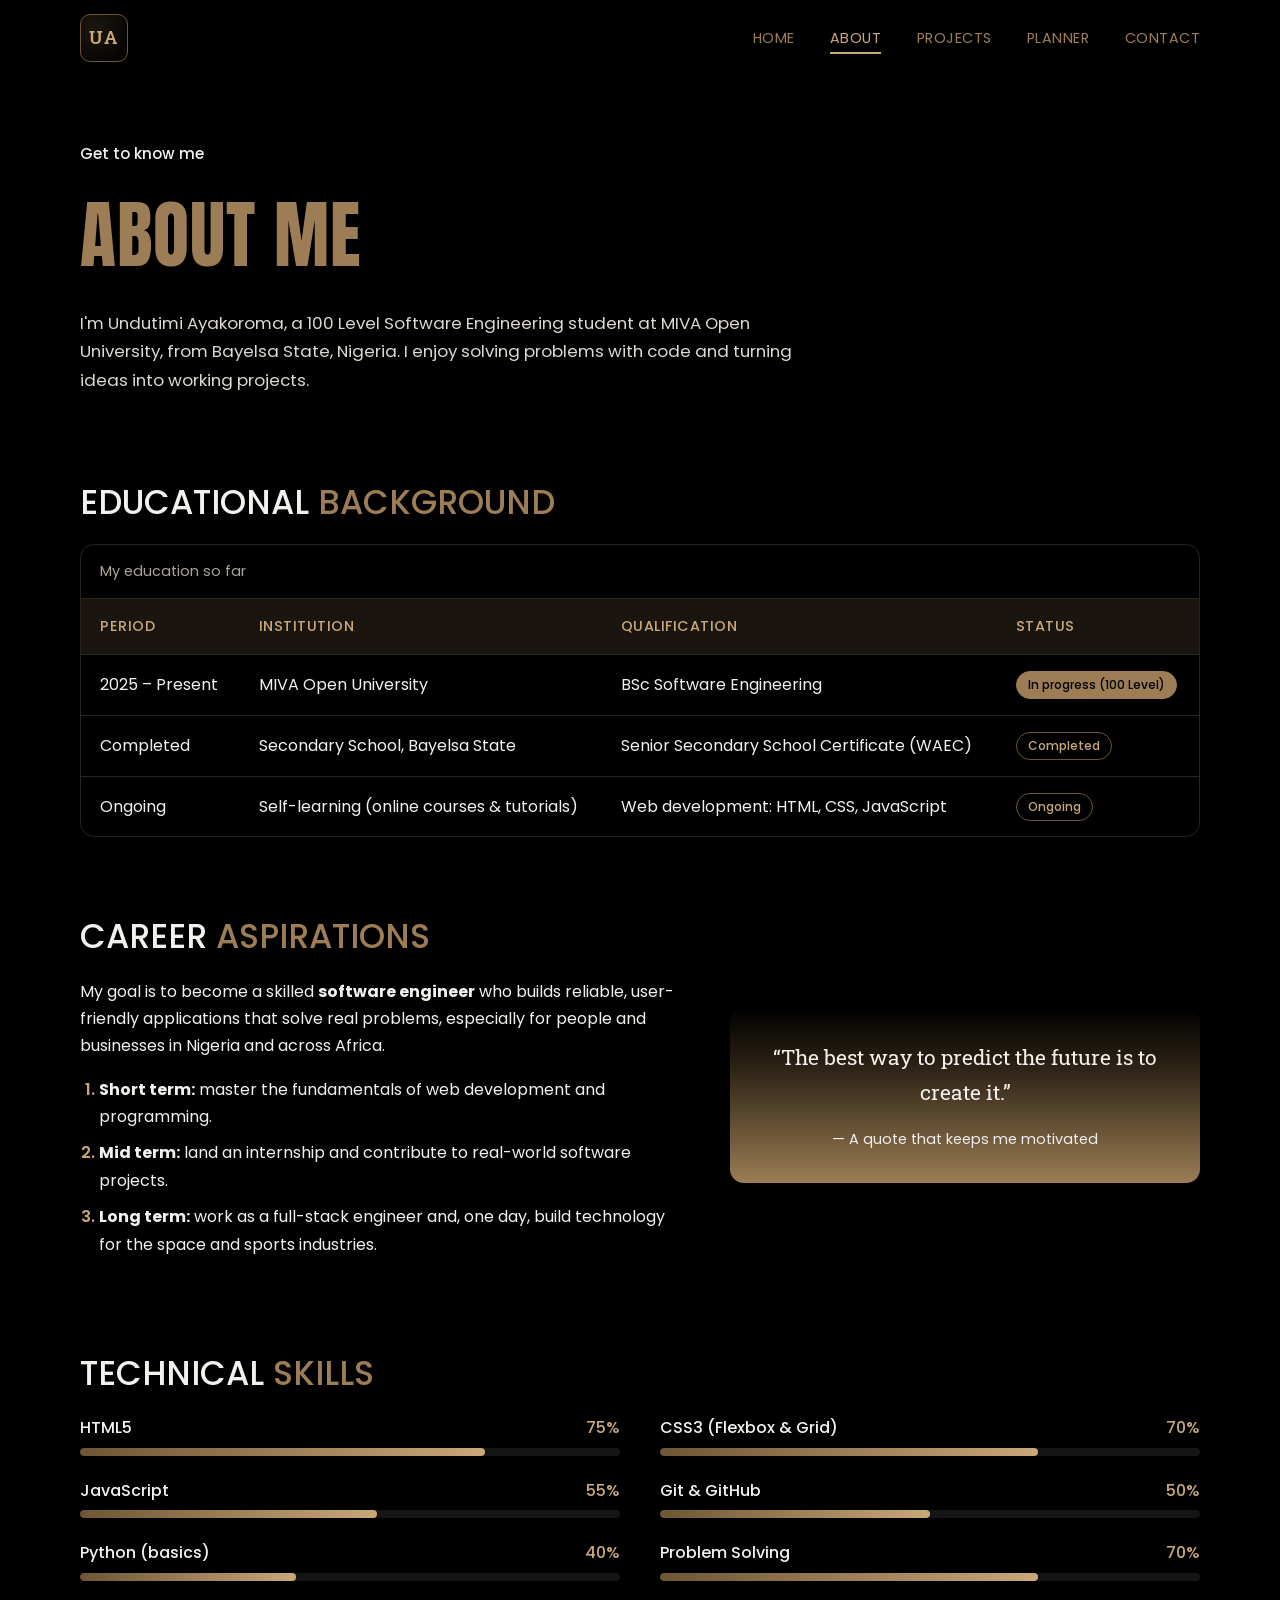
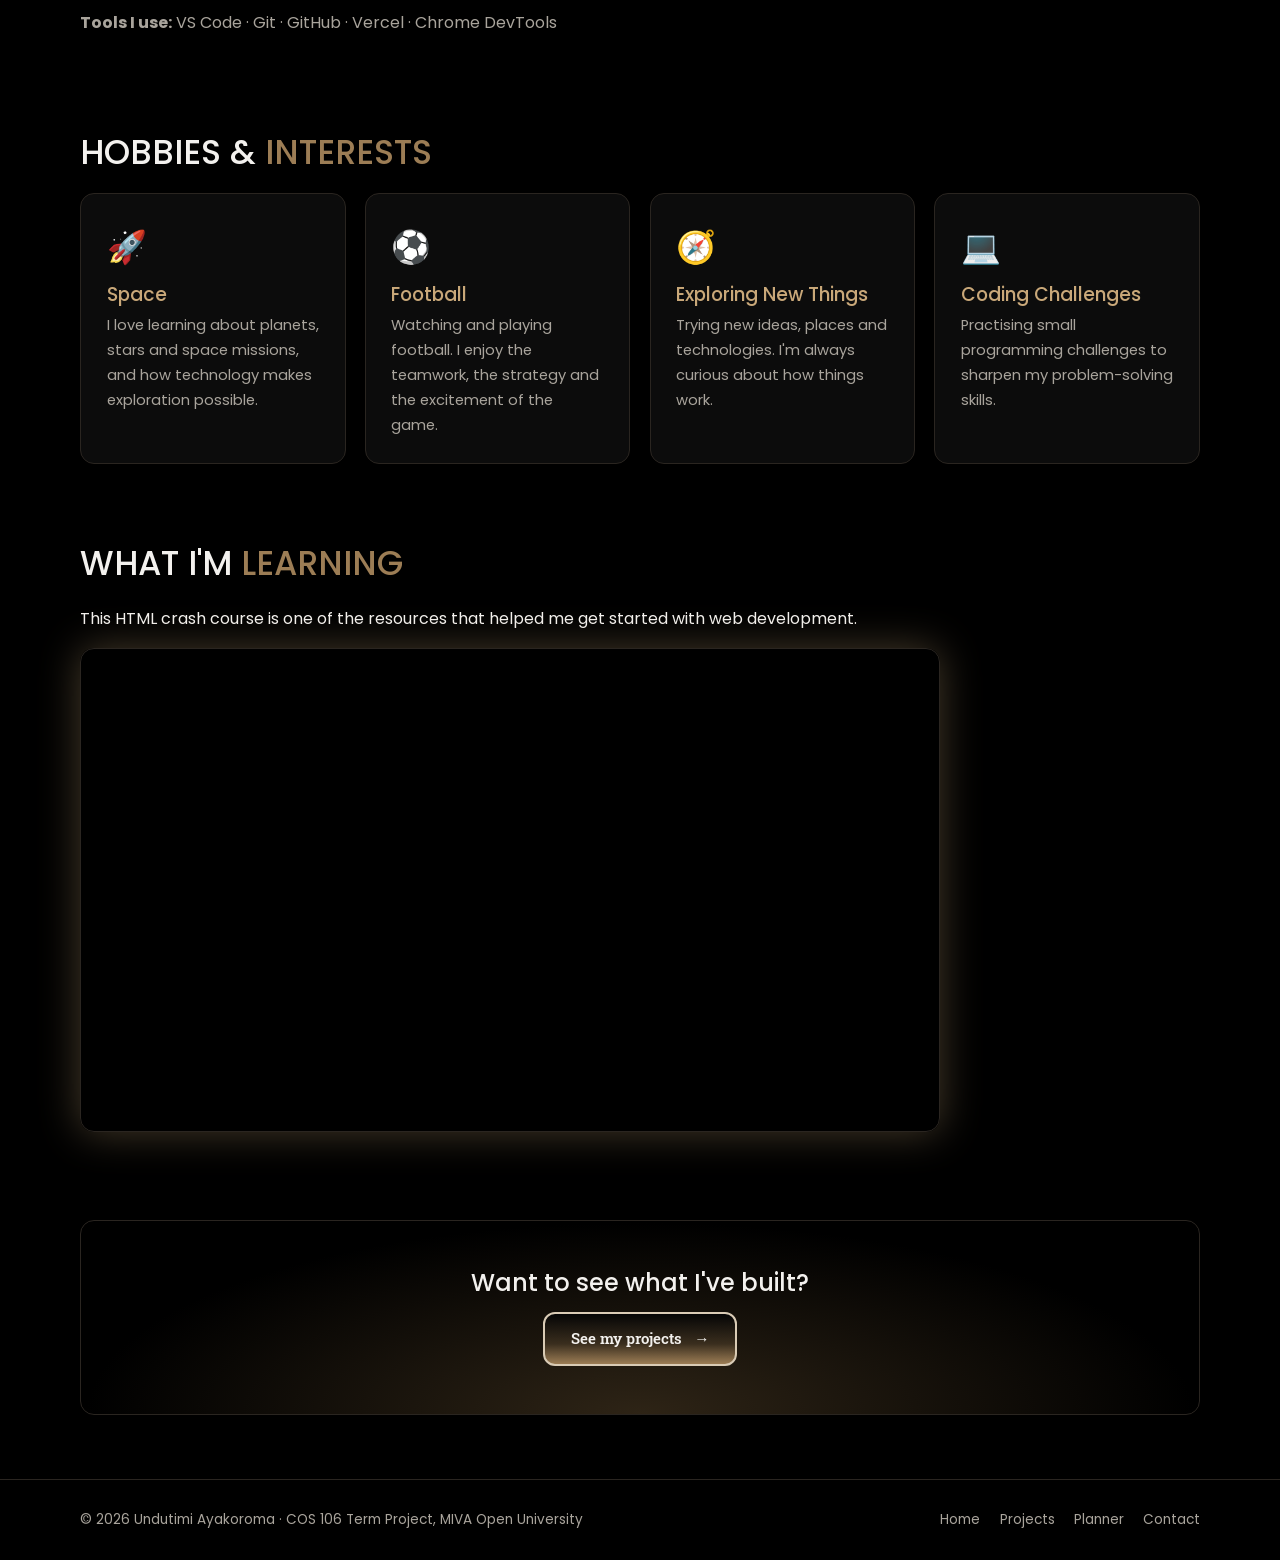
==== about.html @ 64d1631b "COS 106 term project: student portfolio and academic planner" ====
<!DOCTYPE html>
<html lang="en">
<head>
  <meta charset="UTF-8">
  <meta name="viewport" content="width=device-width, initial-scale=1.0">
  <meta name="description" content="About Undutimi Ayakoroma - education, career aspirations, technical skills and hobbies.">
  <title>Undutimi Ayakoroma | About Me</title>
  <link rel="icon" href="assets/images/favicon.svg" type="image/svg+xml">
  <link rel="preconnect" href="https://fonts.googleapis.com">
  <link rel="preconnect" href="https://fonts.gstatic.com" crossorigin>
  <link href="https://fonts.googleapis.com/css2?family=Anton&family=Poppins:wght@300;400;500;600&family=Roboto+Slab:wght@400;600&display=swap" rel="stylesheet">
  <link rel="stylesheet" href="css/style.css">
</head>
<body>
  <a class="skip-link" href="#main">Skip to content</a>

  <header class="site-header">
    <nav class="navbar container" aria-label="Main navigation">
      <a href="index.html" class="logo" aria-label="Undutimi Ayakoroma - home">UA</a>
      <button class="nav-toggle" aria-label="Open menu" aria-expanded="false" aria-controls="nav-menu">
        <span></span><span></span><span></span>
      </button>
      <ul class="nav-menu" id="nav-menu">
        <li><a href="index.html">Home</a></li>
        <li><a href="about.html" class="active" aria-current="page">About</a></li>
        <li><a href="projects.html">Projects</a></li>
        <li><a href="planner.html">Planner</a></li>
        <li><a href="contact.html">Contact</a></li>
      </ul>
    </nav>
  </header>

  <main id="main">
    <section class="page-hero container reveal">
      <p class="eyebrow">Get to know me</p>
      <h1 class="display-title">About Me</h1>
      <p class="lead">
        I'm Undutimi Ayakoroma, a 100 Level Software Engineering student at MIVA Open University,
        from Bayelsa State, Nigeria. I enjoy solving problems with code and turning ideas into
        working projects.
      </p>
    </section>

    <!-- EDUCATION -->
    <section class="section container" aria-labelledby="edu-title">
      <h2 id="edu-title" class="section-title reveal">Educational <span class="gold">Background</span></h2>
      <div class="table-wrap reveal">
        <table class="data-table">
          <caption>My education so far</caption>
          <thead>
            <tr>
              <th scope="col">Period</th>
              <th scope="col">Institution</th>
              <th scope="col">Qualification</th>
              <th scope="col">Status</th>
            </tr>
          </thead>
          <tbody>
            <tr>
              <td data-label="Period">2025 &ndash; Present</td>
              <td data-label="Institution">MIVA Open University</td>
              <td data-label="Qualification">BSc Software Engineering</td>
              <td data-label="Status"><span class="badge badge-gold">In progress (100 Level)</span></td>
            </tr>
            <tr>
              <td data-label="Period">Completed</td>
              <td data-label="Institution">Secondary School, Bayelsa State</td>
              <td data-label="Qualification">Senior Secondary School Certificate (WAEC)</td>
              <td data-label="Status"><span class="badge">Completed</span></td>
            </tr>
            <tr>
              <td data-label="Period">Ongoing</td>
              <td data-label="Institution">Self-learning (online courses &amp; tutorials)</td>
              <td data-label="Qualification">Web development: HTML, CSS, JavaScript</td>
              <td data-label="Status"><span class="badge">Ongoing</span></td>
            </tr>
          </tbody>
        </table>
      </div>
    </section>

    <!-- CAREER -->
    <section class="section container two-col" aria-labelledby="career-title">
      <div class="reveal">
        <h2 id="career-title" class="section-title">Career <span class="gold">Aspirations</span></h2>
        <p>
          My goal is to become a skilled <strong>software engineer</strong> who builds reliable,
          user-friendly applications that solve real problems, especially for people and
          businesses in Nigeria and across Africa.
        </p>
        <ol class="steps">
          <li><strong>Short term:</strong> master the fundamentals of web development and programming.</li>
          <li><strong>Mid term:</strong> land an internship and contribute to real-world software projects.</li>
          <li><strong>Long term:</strong> work as a full-stack engineer and, one day, build technology for the space and sports industries.</li>
        </ol>
      </div>
      <figure class="quote-card reveal">
        <blockquote>
          &ldquo;The best way to predict the future is to create it.&rdquo;
        </blockquote>
        <figcaption>&mdash; A quote that keeps me motivated</figcaption>
      </figure>
    </section>

    <!-- SKILLS -->
    <section class="section container" aria-labelledby="skills-title">
      <h2 id="skills-title" class="section-title reveal">Technical <span class="gold">Skills</span></h2>
      <ul class="skills-list">
        <li class="skill reveal">
          <div class="skill-head"><span>HTML5</span><span>75%</span></div>
          <div class="skill-bar"><span style="--level:75%"></span></div>
        </li>
        <li class="skill reveal">
          <div class="skill-head"><span>CSS3 (Flexbox &amp; Grid)</span><span>70%</span></div>
          <div class="skill-bar"><span style="--level:70%"></span></div>
        </li>
        <li class="skill reveal">
          <div class="skill-head"><span>JavaScript</span><span>55%</span></div>
          <div class="skill-bar"><span style="--level:55%"></span></div>
        </li>
        <li class="skill reveal">
          <div class="skill-head"><span>Git &amp; GitHub</span><span>50%</span></div>
          <div class="skill-bar"><span style="--level:50%"></span></div>
        </li>
        <li class="skill reveal">
          <div class="skill-head"><span>Python (basics)</span><span>40%</span></div>
          <div class="skill-bar"><span style="--level:40%"></span></div>
        </li>
        <li class="skill reveal">
          <div class="skill-head"><span>Problem Solving</span><span>70%</span></div>
          <div class="skill-bar"><span style="--level:70%"></span></div>
        </li>
      </ul>
      <p class="tools reveal"><strong>Tools I use:</strong> VS Code &middot; Git &middot; GitHub &middot; Vercel &middot; Chrome DevTools</p>
    </section>

    <!-- HOBBIES -->
    <section class="section container" aria-labelledby="hobbies-title">
      <h2 id="hobbies-title" class="section-title reveal">Hobbies &amp; <span class="gold">Interests</span></h2>
      <ul class="card-grid">
        <li class="info-card reveal">
          <span class="info-icon" aria-hidden="true">&#128640;</span>
          <h3>Space</h3>
          <p>I love learning about planets, stars and space missions, and how technology makes exploration possible.</p>
        </li>
        <li class="info-card reveal">
          <span class="info-icon" aria-hidden="true">&#9917;</span>
          <h3>Football</h3>
          <p>Watching and playing football. I enjoy the teamwork, the strategy and the excitement of the game.</p>
        </li>
        <li class="info-card reveal">
          <span class="info-icon" aria-hidden="true">&#129517;</span>
          <h3>Exploring New Things</h3>
          <p>Trying new ideas, places and technologies. I'm always curious about how things work.</p>
        </li>
        <li class="info-card reveal">
          <span class="info-icon" aria-hidden="true">&#128187;</span>
          <h3>Coding Challenges</h3>
          <p>Practising small programming challenges to sharpen my problem-solving skills.</p>
        </li>
      </ul>
    </section>

    <!-- MULTIMEDIA -->
    <section class="section container" aria-labelledby="video-title">
      <h2 id="video-title" class="section-title reveal">What I'm <span class="gold">Learning</span></h2>
      <p class="reveal">This HTML crash course is one of the resources that helped me get started with web development.</p>
      <div class="video-wrap reveal">
        <iframe src="https://www.youtube-nocookie.com/embed/UB1O30fR-EE"
                title="HTML Crash Course for Absolute Beginners (YouTube video)"
                loading="lazy"
                allow="accelerometer; clipboard-write; encrypted-media; gyroscope; picture-in-picture"
                allowfullscreen></iframe>
      </div>
    </section>

    <section class="cta container reveal">
      <h2>Want to see what I've built?</h2>
      <a href="projects.html" class="btn">See my projects <span aria-hidden="true">&rarr;</span></a>
    </section>
  </main>

  <footer class="site-footer">
    <div class="container footer-inner">
      <p>&copy; <span class="year">2026</span> Undutimi Ayakoroma &middot; COS 106 Term Project, MIVA Open University</p>
      <ul class="footer-links">
        <li><a href="index.html">Home</a></li>
        <li><a href="projects.html">Projects</a></li>
        <li><a href="planner.html">Planner</a></li>
        <li><a href="contact.html">Contact</a></li>
      </ul>
    </div>
  </footer>

  <script src="js/main.js"></script>
</body>
</html>
---- css/style.css ----
/* =========================================================
   COS 106 Term Project - Undutimi Ayakoroma
   External stylesheet: black & gold theme
   ========================================================= */

:root {
  --bg: #000000;
  --surface: #0c0c0c;
  --surface-2: #151515;
  --border: #2a2520;
  --gold: #9c7d55;
  --gold-light: #c9a879;
  --gold-dark: #6e5634;
  --text: #f3f1ee;
  --muted: #a9a49c;
  --danger: #e2735f;
  --success: #7fc49a;
  --radius: 14px;
  --shadow-glow: 0 0 40px rgba(201, 168, 121, 0.35);
  --font-body: "Poppins", system-ui, -apple-system, "Segoe UI", sans-serif;
  --font-display: "Anton", "Impact", sans-serif;
  --font-btn: "Roboto Slab", Georgia, serif;
  --gradient-gold: linear-gradient(180deg, #000 0%, #2e2416 35%, #9c7d55 100%);
  --transition: 0.3s ease;
}

*, *::before, *::after { box-sizing: border-box; }
[hidden] { display: none !important; }

html { scroll-behavior: smooth; }

body {
  margin: 0;
  background: var(--bg);
  color: var(--text);
  font-family: var(--font-body);
  font-size: 1rem;
  line-height: 1.7;
  -webkit-font-smoothing: antialiased;
}

img { max-width: 100%; display: block; height: auto; }

a { color: var(--gold-light); transition: color var(--transition); }
a:hover { color: var(--text); }

h1, h2, h3 { line-height: 1.2; margin: 0 0 0.6em; }
p { margin: 0 0 1em; }

.container {
  width: min(1120px, 100% - 32px);
  margin-inline: auto;
}

.gold { color: var(--gold); }
.gold-light { color: var(--gold-light); }
.muted { color: var(--muted); font-size: 0.9rem; }

.skip-link {
  position: absolute; left: -999px; top: 8px;
  background: var(--gold); color: #000; padding: 8px 14px; border-radius: 6px; z-index: 200;
}
.skip-link:focus { left: 8px; }

:focus-visible { outline: 2px solid var(--gold-light); outline-offset: 3px; }

/* ---------- NAVIGATION ---------- */
.site-header {
  position: sticky; top: 0; z-index: 100;
  background: rgba(0, 0, 0, 0.85);
  backdrop-filter: blur(10px);
  border-bottom: 1px solid transparent;
  transition: border-color var(--transition);
}
.site-header.scrolled { border-bottom-color: var(--border); }

.navbar {
  display: flex; align-items: center; justify-content: space-between;
  min-height: 76px;
}

.logo {
  font-family: var(--font-btn);
  font-size: 1.15rem; font-weight: 600; letter-spacing: 2px;
  color: var(--gold-light); text-decoration: none;
  width: 48px; height: 48px; display: grid; place-items: center;
  border: 1px solid var(--gold-dark); border-radius: 10px;
  background: radial-gradient(circle at 30% 30%, #1d1710, #000);
}
.logo:hover { color: var(--text); }

.nav-menu {
  display: flex; gap: 2.2rem; list-style: none; margin: 0; padding: 0;
}
.nav-menu a {
  position: relative;
  color: var(--gold); text-decoration: none; text-transform: uppercase;
  font-size: 0.9rem; letter-spacing: 0.5px; padding: 6px 0;
}
.nav-menu a::after {
  content: ""; position: absolute; left: 0; bottom: 0;
  width: 0; height: 2px; background: var(--gold-light);
  transition: width var(--transition);
}
.nav-menu a:hover, .nav-menu a.active { color: var(--gold-light); }
.nav-menu a:hover::after, .nav-menu a.active::after { width: 100%; }

.nav-toggle {
  display: none; background: none; border: 0; cursor: pointer; padding: 8px;
}
.nav-toggle span {
  display: block; width: 26px; height: 2px; margin: 6px 0;
  background: var(--gold-light); transition: transform var(--transition), opacity var(--transition);
}
.nav-toggle[aria-expanded="true"] span:nth-child(1) { transform: translateY(8px) rotate(45deg); }
.nav-toggle[aria-expanded="true"] span:nth-child(2) { opacity: 0; }
.nav-toggle[aria-expanded="true"] span:nth-child(3) { transform: translateY(-8px) rotate(-45deg); }

/* ---------- BUTTONS ---------- */
.btn {
  display: inline-flex; align-items: center; justify-content: center; gap: 0.8rem;
  font-family: var(--font-btn); font-size: 0.95rem; font-weight: 600;
  color: var(--text); text-decoration: none; cursor: pointer;
  padding: 0.75rem 1.6rem;
  border: 2px solid #d9cbb5; border-radius: 12px;
  background: linear-gradient(180deg, #050505 0%, #3a2e1e 60%, #9c7d55 100%);
  transition: transform var(--transition), box-shadow var(--transition), filter var(--transition);
}
.btn:hover { color: var(--text); transform: translateY(-3px); box-shadow: var(--shadow-glow); }
.btn:active { transform: translateY(0); }
.btn-ghost { background: transparent; border-color: var(--gold-dark); color: var(--gold-light); }
.btn-ghost:hover { border-color: var(--gold-light); }
.btn-sm { padding: 0.5rem 1.1rem; font-size: 0.85rem; border-width: 1px; }
.btn-block { width: 100%; }
.btn.is-disabled { opacity: 0.45; pointer-events: none; }
.btn-row { display: flex; flex-wrap: wrap; gap: 1rem; margin-top: 2rem; }

/* ---------- HERO ---------- */
.hero {
  display: grid; grid-template-columns: 1.2fr 1fr; align-items: center; gap: 3rem;
  padding: 4rem 0 5rem;
}
.eyebrow { font-weight: 500; font-size: 0.95rem; color: var(--text); margin-bottom: 1.5rem; }
.hero-title {
  font-size: clamp(2rem, 4.5vw, 3.1rem); font-weight: 500;
  text-transform: uppercase; letter-spacing: 0.5px;
}
.typed-line { font-size: 1.1rem; font-weight: 500; margin: 1rem 0 1.2rem; }
.cursor { color: var(--gold-light); animation: blink 1s steps(1) infinite; margin-left: 2px; }
@keyframes blink { 50% { opacity: 0; } }
.hero-welcome { color: #dcd8d2; max-width: 34rem; font-size: 0.97rem; }

.hero-photo { margin: 0; display: flex; justify-content: center; }
.arch {
  width: min(340px, 100%); aspect-ratio: 34 / 46;
  border-radius: 999px 999px 0 0; overflow: hidden;
  background: #050505;
  box-shadow: 0 0 0 2px #2e2416, 0 0 45px rgba(201, 168, 121, 0.45);
  animation: glow 4s ease-in-out infinite alternate;
}
.arch img { width: 100%; height: 100%; object-fit: cover; }
@keyframes glow {
  from { box-shadow: 0 0 0 2px #2e2416, 0 0 25px rgba(201, 168, 121, 0.3); }
  to   { box-shadow: 0 0 0 2px #4a3a24, 0 0 60px rgba(201, 168, 121, 0.55); }
}

/* ---------- STATS ---------- */
.stats {
  display: grid; grid-template-columns: repeat(3, 1fr); gap: 1.2rem;
  padding: 2rem 0 5rem;
}
.stat-card {
  background: var(--gradient-gold);
  border-radius: var(--radius); text-align: center;
  padding: 1.6rem 1rem 1.2rem;
  transition: transform var(--transition), box-shadow var(--transition);
}
.stat-card:hover { transform: translateY(-6px); box-shadow: var(--shadow-glow); }
.stat-number { font-size: clamp(2.4rem, 5vw, 3.2rem); font-weight: 600; margin: 0; line-height: 1.1; }
.stat-label { font-family: var(--font-btn); margin: 0.3rem 0 0; }

/* ---------- BIO ---------- */
.bio {
  display: grid; grid-template-columns: 1fr 1.2fr; align-items: center; gap: 3rem;
  padding: 3rem 0 5rem;
}
.bio-photo { margin: 0; display: flex; justify-content: center; }
.bio-photo img {
  width: min(320px, 100%); aspect-ratio: 1; object-fit: cover; border-radius: 50%;
  box-shadow: 0 0 70px rgba(226, 115, 95, 0.35);
}
.display-title {
  font-family: var(--font-display); font-weight: 400; text-transform: uppercase;
  font-size: clamp(2.8rem, 7vw, 4.6rem); color: var(--gold); letter-spacing: 1px; margin-bottom: 0.4em;
}
.bio-text p { font-size: 0.95rem; color: #e4e0da; }
.bio-text .btn { margin-top: 1.5rem; }

/* ---------- SOCIAL ---------- */
.social {
  display: flex; justify-content: space-around; align-items: center; gap: 2rem;
  padding: 2.5rem 0 4rem;
}
.social a { color: var(--gold); display: inline-flex; }
.social svg { width: 40px; height: 40px; fill: currentColor; transition: transform var(--transition), color var(--transition); }
.social a:hover svg { transform: translateY(-4px) scale(1.1); color: var(--gold-light); }

/* ---------- INNER PAGES ---------- */
.page-hero { padding: 4rem 0 2rem; }
.lead { font-size: 1.05rem; color: #dcd8d2; max-width: 46rem; }
.section { padding: 2.5rem 0; }
.section-title { font-size: clamp(1.6rem, 3vw, 2.1rem); font-weight: 500; text-transform: uppercase; }

.two-col { display: grid; grid-template-columns: 1.3fr 1fr; gap: 2.5rem; align-items: center; }

.steps { padding-left: 1.2rem; }
.steps li { margin-bottom: 0.6rem; }
.steps li::marker { color: var(--gold-light); font-weight: 600; }

.quote-card {
  margin: 0; padding: 2rem; border-radius: var(--radius);
  background: var(--gradient-gold); text-align: center;
}
.quote-card blockquote { margin: 0 0 1rem; font-family: var(--font-btn); font-size: 1.3rem; }
.quote-card figcaption { color: #eee; font-size: 0.9rem; }

/* Table */
.table-wrap { overflow-x: auto; border-radius: var(--radius); border: 1px solid var(--border); }
.data-table { width: 100%; border-collapse: collapse; min-width: 520px; }
.data-table caption { text-align: left; padding: 0.9rem 1.2rem; color: var(--muted); font-size: 0.9rem; caption-side: top; }
.data-table th, .data-table td { padding: 0.95rem 1.2rem; text-align: left; border-top: 1px solid var(--border); }
.data-table th { background: #1a150e; color: var(--gold-light); font-weight: 500; font-size: 0.9rem; text-transform: uppercase; letter-spacing: 0.5px; }
.data-table tbody tr { transition: background var(--transition); }
.data-table tbody tr:hover { background: var(--surface-2); }

.badge {
  display: inline-block; font-size: 0.75rem; font-weight: 500;
  padding: 0.2rem 0.7rem; border-radius: 999px;
  border: 1px solid var(--gold-dark); color: var(--gold-light);
}
.badge-gold { background: var(--gold); color: #000; border-color: var(--gold); }

/* Skills */
.skills-list { list-style: none; padding: 0; margin: 0; display: grid; grid-template-columns: repeat(2, 1fr); gap: 1.3rem 2.5rem; }
.skill-head { display: flex; justify-content: space-between; font-weight: 500; margin-bottom: 0.4rem; }
.skill-head span:last-child { color: var(--gold-light); }
.skill-bar { height: 8px; background: var(--surface-2); border-radius: 999px; overflow: hidden; }
.skill-bar span {
  display: block; height: 100%; width: var(--level);
  background: linear-gradient(90deg, var(--gold-dark), var(--gold-light));
  border-radius: inherit; transition: width 1.4s ease 0.2s;
}
.js .skill:not(.visible) .skill-bar span { width: 0; }
.tools { margin-top: 1.8rem; color: var(--muted); }

/* Card grid */
.card-grid { list-style: none; padding: 0; margin: 0; display: grid; grid-template-columns: repeat(auto-fit, minmax(230px, 1fr)); gap: 1.2rem; }
.info-card {
  background: var(--surface); border: 1px solid var(--border); border-radius: var(--radius);
  padding: 1.6rem; transition: transform var(--transition), border-color var(--transition);
}
.info-card:hover { transform: translateY(-6px); border-color: var(--gold); }
.info-card h3 { color: var(--gold-light); font-weight: 500; margin: 0.6rem 0 0.4rem; }
.info-card p { color: var(--muted); font-size: 0.92rem; margin: 0; }
.info-icon { font-size: 2rem; }

/* Video */
.video-wrap {
  position: relative; aspect-ratio: 16 / 9; border-radius: var(--radius); overflow: hidden;
  border: 1px solid var(--border); box-shadow: var(--shadow-glow); max-width: 860px;
}
.video-wrap iframe { position: absolute; inset: 0; width: 100%; height: 100%; border: 0; }

/* CTA */
.cta {
  text-align: center; padding: 3rem 1.5rem; margin: 3rem auto 4rem;
  border-radius: var(--radius); border: 1px solid var(--border);
  background: radial-gradient(ellipse at bottom, #2e2416 0%, #000 70%);
}
.cta h2 { font-weight: 500; }

/* ---------- PROJECTS ---------- */
.filter-bar { display: flex; flex-wrap: wrap; gap: 0.6rem; margin-bottom: 1rem; }
.filter-btn {
  font-family: var(--font-body); font-size: 0.85rem; cursor: pointer;
  padding: 0.45rem 1.1rem; border-radius: 999px;
  border: 1px solid var(--gold-dark); background: transparent; color: var(--gold-light);
  transition: background var(--transition), color var(--transition);
}
.filter-btn:hover { border-color: var(--gold-light); }
.filter-btn.active { background: var(--gold); color: #000; border-color: var(--gold); }
.filter-count { color: var(--muted); font-size: 0.9rem; }

.project-grid { display: grid; grid-template-columns: repeat(2, 1fr); gap: 1.6rem; }
.project-card {
  background: var(--surface); border: 1px solid var(--border); border-radius: var(--radius);
  overflow: hidden; display: flex; flex-direction: column;
  transition: transform var(--transition), box-shadow var(--transition), border-color var(--transition);
}
.project-card:hover { transform: translateY(-6px); box-shadow: var(--shadow-glow); border-color: var(--gold-dark); }
.project-card img { aspect-ratio: 16 / 10; object-fit: cover; border-bottom: 1px solid var(--border); }
.project-card.hidden { display: none; }
.project-body { padding: 1.4rem; display: flex; flex-direction: column; flex: 1; }
.project-body h2 { font-size: 1.25rem; font-weight: 500; margin: 0.8rem 0 0.5rem; }
.project-body p { color: var(--muted); font-size: 0.93rem; }
.tags { display: flex; flex-wrap: wrap; gap: 0.4rem; list-style: none; padding: 0; margin: 0 0 1.2rem; }
.tags li { font-size: 0.75rem; padding: 0.15rem 0.6rem; border-radius: 6px; background: var(--surface-2); color: var(--gold-light); }
.project-links { display: flex; flex-wrap: wrap; gap: 0.6rem; margin-top: auto; }

/* ---------- PANELS & FORMS ---------- */
.panel {
  background: var(--surface); border: 1px solid var(--border); border-radius: var(--radius);
  padding: 1.8rem;
}
.panel-title { font-size: 1.3rem; font-weight: 500; color: var(--gold-light); }

.form-group { margin-bottom: 1.1rem; display: flex; flex-direction: column; }
.form-row { display: grid; grid-template-columns: 1fr 1fr; gap: 1rem; }
label { font-size: 0.88rem; font-weight: 500; margin-bottom: 0.35rem; }
input, select, textarea {
  font: inherit; font-size: 0.95rem; color: var(--text);
  background: #070707; border: 1px solid var(--border); border-radius: 10px;
  padding: 0.75rem 0.9rem; width: 100%;
  transition: border-color var(--transition), box-shadow var(--transition);
}
input::placeholder, textarea::placeholder { color: #6f6a63; }
input:focus, select:focus, textarea:focus { outline: none; border-color: var(--gold); box-shadow: 0 0 0 3px rgba(156, 125, 85, 0.25); }
input[type="date"] { color-scheme: dark; }
textarea { resize: vertical; min-height: 130px; }
input.invalid, textarea.invalid { border-color: var(--danger); }
input.valid, textarea.valid { border-color: var(--success); }

.field-error, .form-error { color: var(--danger); font-size: 0.82rem; margin: 0.35rem 0 0; min-height: 1.1em; }
.form-error { margin-bottom: 0.8rem; }
.form-success {
  margin-top: 1rem; padding: 0.9rem 1rem; border-radius: 10px;
  border: 1px solid var(--success); color: var(--success); background: rgba(127, 196, 154, 0.08);
  animation: fadeUp 0.4s ease;
}

/* ---------- PLANNER ---------- */
.planner { display: grid; grid-template-columns: 1fr 1.4fr; gap: 1.6rem; align-items: start; }
.task-stats { display: grid; grid-template-columns: repeat(3, 1fr); gap: 0.8rem; text-align: center; }
.task-stats p { margin: 0; padding: 0.8rem 0.4rem; border-radius: 10px; background: var(--surface-2); color: var(--muted); font-size: 0.85rem; }
.task-stats span { display: block; font-size: 1.6rem; font-weight: 600; color: var(--gold-light); }
.progress { height: 8px; border-radius: 999px; background: var(--surface-2); margin-top: 1.2rem; overflow: hidden; }
.progress-bar { height: 100%; background: linear-gradient(90deg, var(--gold-dark), var(--gold-light)); transition: width 0.5s ease; }
.progress-text { font-size: 0.85rem; color: var(--muted); margin: 0.4rem 0 1.2rem; }

.task-list { list-style: none; padding: 0; margin: 0 0 1rem; display: flex; flex-direction: column; gap: 0.6rem; }
.task-item {
  display: flex; align-items: center; gap: 0.9rem;
  padding: 0.85rem 1rem; border-radius: 10px;
  background: #080808; border: 1px solid var(--border); border-left: 4px solid var(--gold);
  animation: fadeUp 0.35s ease;
  transition: opacity var(--transition), transform var(--transition);
}
.task-item.priority-high { border-left-color: var(--danger); }
.task-item.priority-low { border-left-color: var(--success); }
.task-item.removing { opacity: 0; transform: translateX(30px); }
.task-item.done .task-title { text-decoration: line-through; color: var(--muted); }
.task-info { flex: 1; min-width: 0; }
.task-title { margin: 0; font-weight: 500; overflow-wrap: anywhere; }
.task-meta { margin: 0; font-size: 0.8rem; color: var(--muted); }
.task-meta .overdue { color: var(--danger); }

.task-check { position: relative; display: inline-flex; cursor: pointer; margin: 0; }
.task-check input { position: absolute; opacity: 0; width: 22px; height: 22px; margin: 0; cursor: pointer; }
.checkmark {
  width: 22px; height: 22px; border-radius: 6px; border: 2px solid var(--gold);
  display: grid; place-items: center; transition: background var(--transition);
}
.task-check input:checked + .checkmark { background: var(--gold); }
.task-check input:checked + .checkmark::after { content: "\2713"; color: #000; font-size: 0.8rem; font-weight: 700; }
.task-check input:focus-visible + .checkmark { outline: 2px solid var(--gold-light); outline-offset: 2px; }

.task-delete {
  background: none; border: 1px solid transparent; color: var(--muted); cursor: pointer;
  font-size: 1.4rem; line-height: 1; width: 34px; height: 34px; border-radius: 8px;
  transition: color var(--transition), border-color var(--transition);
}
.task-delete:hover { color: var(--danger); border-color: var(--danger); }
.empty-state { color: var(--muted); text-align: center; padding: 1.5rem 0; }

/* ---------- CONTACT ---------- */
.contact { display: grid; grid-template-columns: 1fr 1.5fr; gap: 1.6rem; align-items: start; }
.info-list { list-style: none; padding: 0; margin: 0 0 1.2rem; }
.info-list li { padding: 0.7rem 0; border-bottom: 1px solid var(--border); }
.info-label { display: block; font-size: 0.78rem; text-transform: uppercase; letter-spacing: 1px; color: var(--gold); }

/* ---------- FOOTER ---------- */
.site-footer { border-top: 1px solid var(--border); padding: 1.8rem 0; font-size: 0.85rem; color: var(--muted); }
.footer-inner { display: flex; flex-wrap: wrap; justify-content: space-between; align-items: center; gap: 1rem; }
.footer-inner p { margin: 0; }
.footer-links { display: flex; gap: 1.2rem; list-style: none; padding: 0; margin: 0; }
.footer-links a { color: var(--muted); text-decoration: none; }
.footer-links a:hover { color: var(--gold-light); }

/* ---------- ANIMATIONS ---------- */
@keyframes fadeUp { from { opacity: 0; transform: translateY(14px); } to { opacity: 1; transform: none; } }
.js .reveal { opacity: 0; transform: translateY(30px); transition: opacity 0.8s ease, transform 0.8s ease; }
.js .reveal.visible { opacity: 1; transform: none; }

@media (prefers-reduced-motion: reduce) {
  *, *::before, *::after { animation: none !important; transition: none !important; scroll-behavior: auto !important; }
  .js .reveal { opacity: 1; transform: none; }
  .skill-bar span { width: var(--level); }
}

/* ---------- RESPONSIVE ---------- */
@media (max-width: 900px) {
  .hero, .bio, .two-col, .planner, .contact { grid-template-columns: 1fr; }
  .hero { text-align: left; padding-top: 2.5rem; gap: 2.5rem; }
  .hero-photo { order: -1; }
  .arch { width: min(260px, 70%); }
  .bio-photo { order: -1; }
  .project-grid { grid-template-columns: 1fr; }
}

@media (max-width: 760px) {
  .nav-toggle { display: block; }
  .nav-menu {
    position: absolute; top: 76px; left: 0; right: 0;
    flex-direction: column; gap: 0; padding: 0.5rem 16px 1.2rem;
    background: rgba(0, 0, 0, 0.97); border-bottom: 1px solid var(--border);
    transform: translateY(-10px); opacity: 0; visibility: hidden;
    transition: opacity var(--transition), transform var(--transition), visibility var(--transition);
  }
  .nav-menu.open { opacity: 1; transform: none; visibility: visible; }
  .nav-menu a { display: block; padding: 0.85rem 0; border-bottom: 1px solid var(--border); }
  .nav-menu a::after { display: none; }
  .skills-list { grid-template-columns: 1fr; }
}

@media (max-width: 600px) {
  .stats { grid-template-columns: 1fr; padding-bottom: 3rem; }
  .form-row { grid-template-columns: 1fr; }
  .social svg { width: 32px; height: 32px; }
  .panel { padding: 1.3rem; }
  .btn-row .btn { flex: 1 1 100%; }
  .footer-inner { flex-direction: column; text-align: center; }
  .footer-links { flex-wrap: wrap; justify-content: center; }

  /* Stack tables into cards on small screens */
  .data-table { min-width: 0; }
  .data-table thead { display: none; }
  .data-table tr { display: block; border-top: 1px solid var(--border); padding: 0.6rem 0; }
  .data-table td { display: flex; justify-content: space-between; gap: 1rem; border: 0; padding: 0.35rem 1rem; text-align: right; }
  .data-table td::before { content: attr(data-label); color: var(--gold-light); font-size: 0.8rem; text-align: left; flex-shrink: 0; }
}
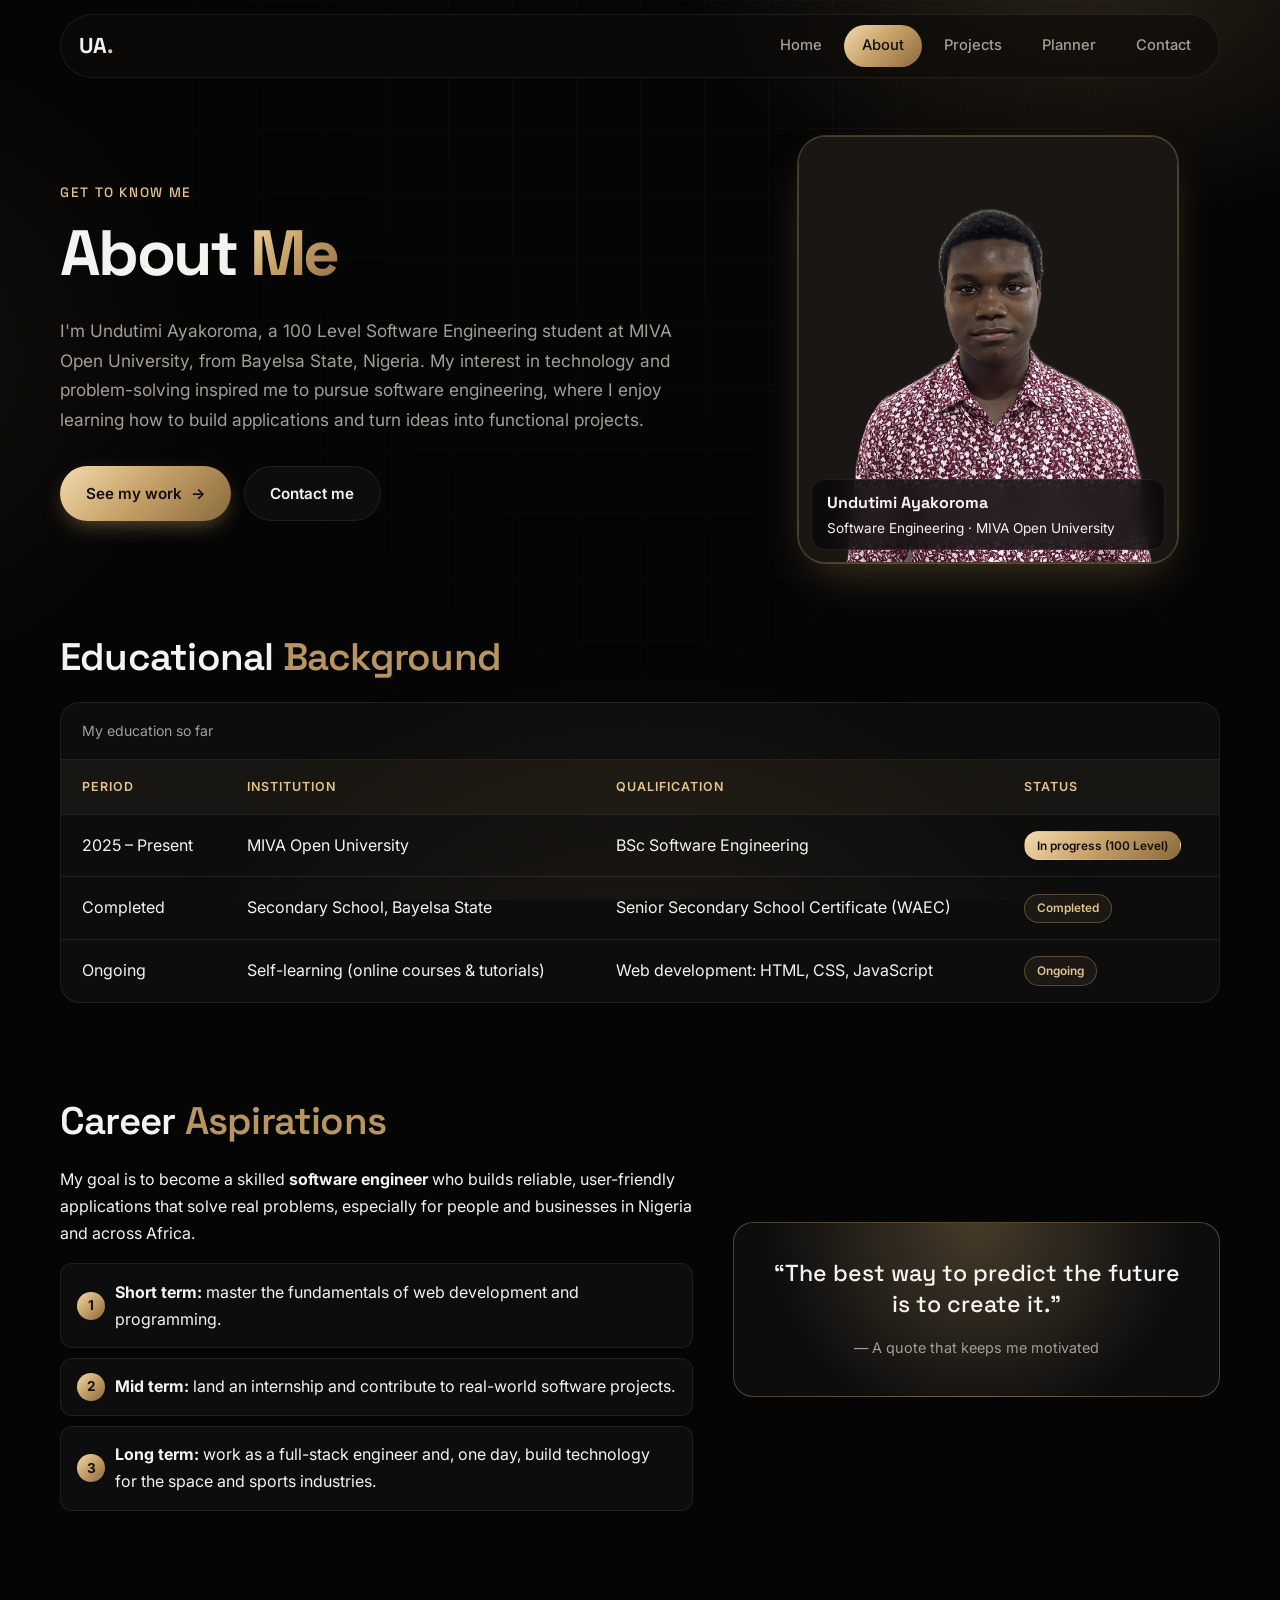
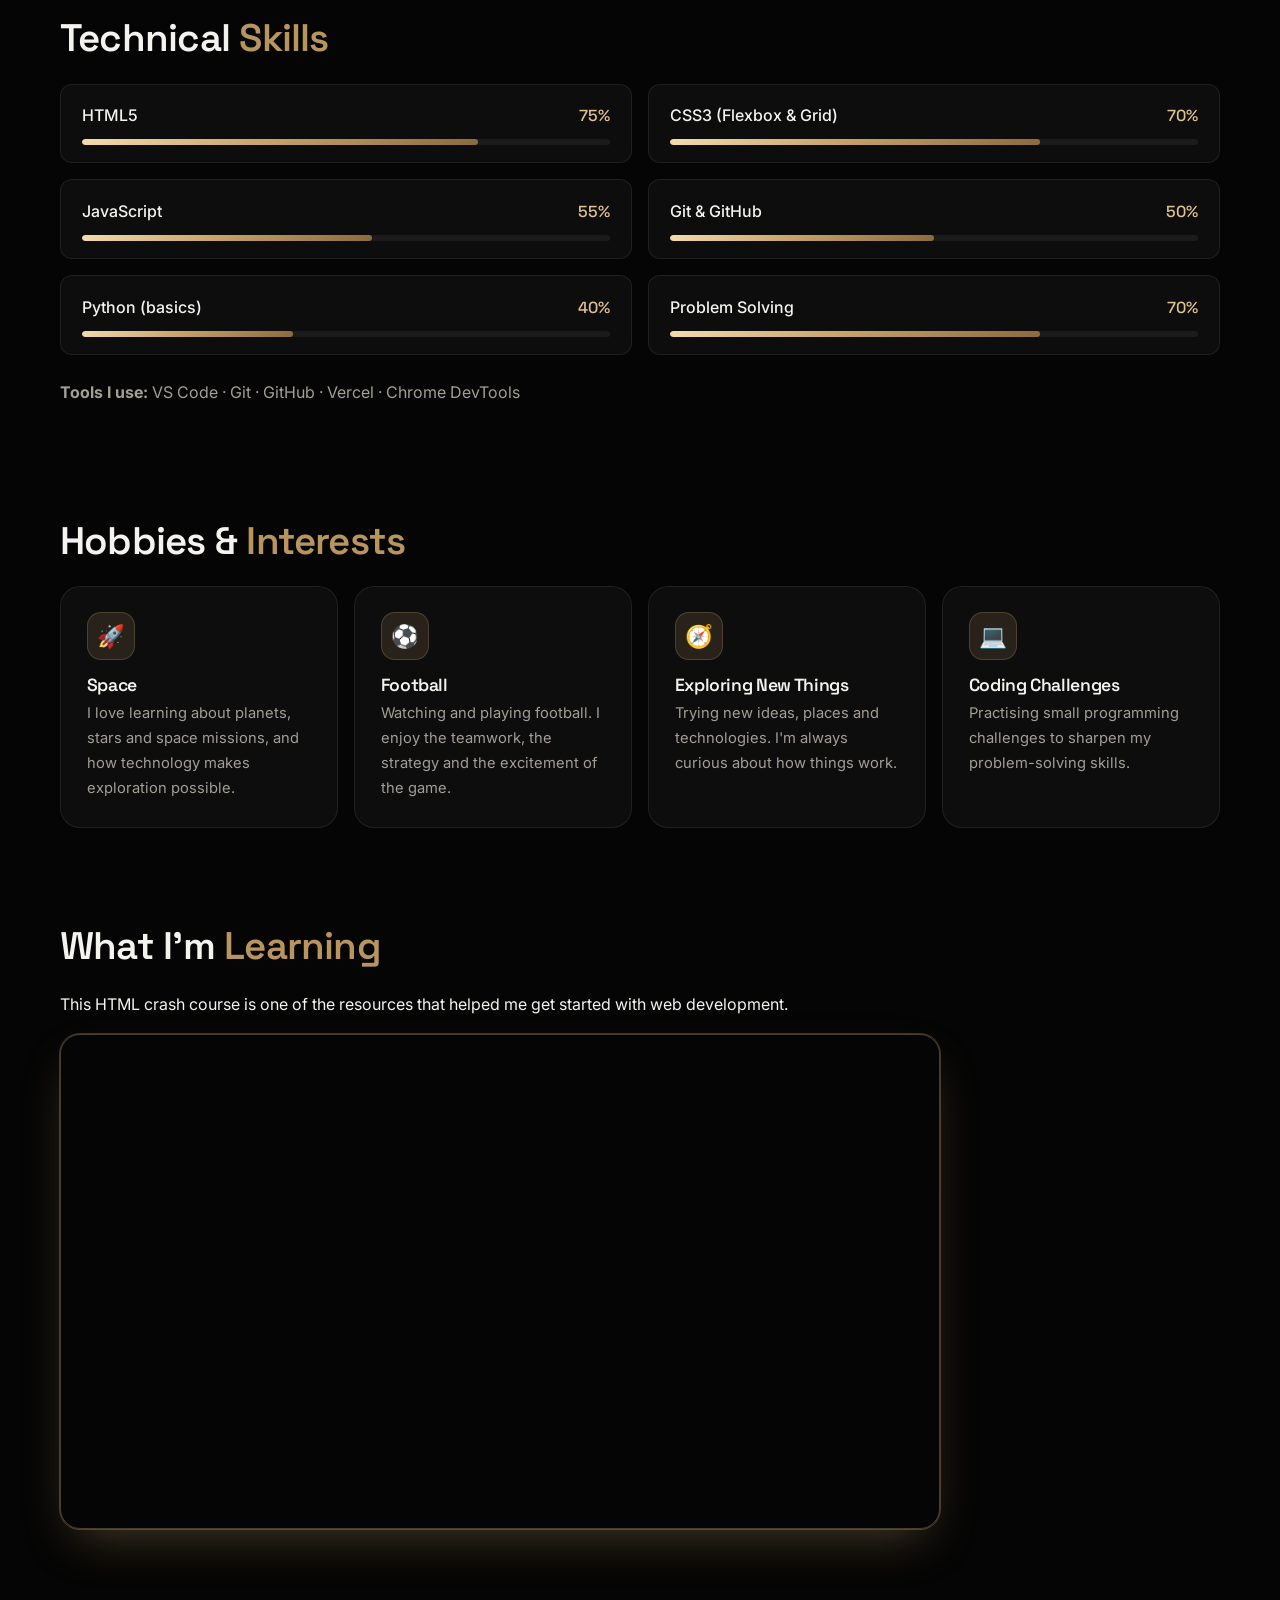
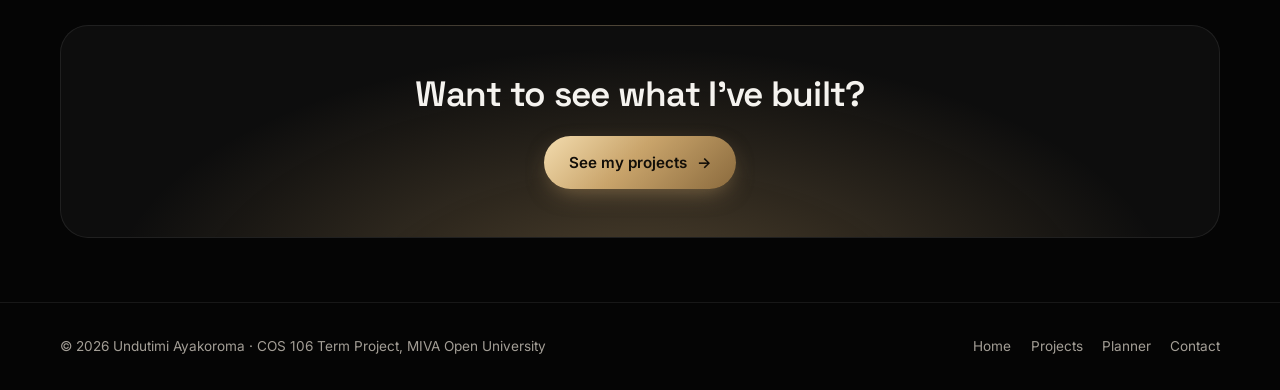
==== commit bc88fcaa: "Modern redesign and real profile photo with background removed" ====
--- a/about.html
+++ b/about.html
@@ -8,7 +8,7 @@
   <link rel="icon" href="assets/images/favicon.svg" type="image/svg+xml">
   <link rel="preconnect" href="https://fonts.googleapis.com">
   <link rel="preconnect" href="https://fonts.gstatic.com" crossorigin>
-  <link href="https://fonts.googleapis.com/css2?family=Anton&family=Poppins:wght@300;400;500;600&family=Roboto+Slab:wght@400;600&display=swap" rel="stylesheet">
+  <link href="https://fonts.googleapis.com/css2?family=Inter:wght@300;400;500;600&family=Space+Grotesk:wght@400;500;600;700&display=swap" rel="stylesheet">
   <link rel="stylesheet" href="css/style.css">
 </head>
 <body>
@@ -16,7 +16,7 @@
 
   <header class="site-header">
     <nav class="navbar container" aria-label="Main navigation">
-      <a href="index.html" class="logo" aria-label="Undutimi Ayakoroma - home">UA</a>
+      <a href="index.html" class="logo" aria-label="Undutimi Ayakoroma - home">UA<span>.</span></a>
       <button class="nav-toggle" aria-label="Open menu" aria-expanded="false" aria-controls="nav-menu">
         <span></span><span></span><span></span>
       </button>
@@ -31,14 +31,25 @@
   </header>
 
   <main id="main">
-    <section class="page-hero container reveal">
-      <p class="eyebrow">Get to know me</p>
-      <h1 class="display-title">About Me</h1>
-      <p class="lead">
-        I'm Undutimi Ayakoroma, a 100 Level Software Engineering student at MIVA Open University,
-        from Bayelsa State, Nigeria. I enjoy solving problems with code and turning ideas into
-        working projects.
-      </p>
+    <section class="page-hero container intro-grid">
+      <div class="reveal">
+        <p class="eyebrow">Get to know me</p>
+        <h1 class="display-title">About <span class="text-gradient">Me</span></h1>
+        <p class="lead">
+          I'm Undutimi Ayakoroma, a 100 Level Software Engineering student at MIVA Open University,
+          from Bayelsa State, Nigeria. My interest in technology and problem-solving inspired me to
+          pursue software engineering, where I enjoy learning how to build applications and turn ideas
+          into functional projects.
+        </p>
+        <div class="btn-row">
+          <a href="projects.html" class="btn">See my work <span aria-hidden="true">&rarr;</span></a>
+          <a href="contact.html" class="btn btn-ghost">Contact me</a>
+        </div>
+      </div>
+      <figure class="portrait-card reveal">
+        <img src="assets/images/profile-plain.webp" alt="Portrait of Undutimi Ayakoroma" width="640" height="720">
+        <figcaption><strong>Undutimi Ayakoroma</strong> Software Engineering &middot; MIVA Open University</figcaption>
+      </figure>
     </section>
 
     <!-- EDUCATION -->
--- a/css/style.css
+++ b/css/style.css
@@ -1,32 +1,34 @@
 /* =========================================================
    COS 106 Term Project - Undutimi Ayakoroma
-   External stylesheet: black & gold theme
+   External stylesheet: modern black & gold theme
    ========================================================= */
 
 :root {
-  --bg: #000000;
-  --surface: #0c0c0c;
-  --surface-2: #151515;
-  --border: #2a2520;
-  --gold: #9c7d55;
-  --gold-light: #c9a879;
-  --gold-dark: #6e5634;
-  --text: #f3f1ee;
-  --muted: #a9a49c;
-  --danger: #e2735f;
-  --success: #7fc49a;
-  --radius: 14px;
-  --shadow-glow: 0 0 40px rgba(201, 168, 121, 0.35);
-  --font-body: "Poppins", system-ui, -apple-system, "Segoe UI", sans-serif;
-  --font-display: "Anton", "Impact", sans-serif;
-  --font-btn: "Roboto Slab", Georgia, serif;
-  --gradient-gold: linear-gradient(180deg, #000 0%, #2e2416 35%, #9c7d55 100%);
-  --transition: 0.3s ease;
+  --bg: #050505;
+  --surface: rgba(255, 255, 255, 0.035);
+  --surface-solid: #0e0d0b;
+  --surface-2: rgba(255, 255, 255, 0.06);
+  --border: rgba(255, 255, 255, 0.08);
+  --border-strong: rgba(201, 168, 121, 0.35);
+  --gold: #b8955f;
+  --gold-light: #e2c38f;
+  --gold-dark: #7a5f38;
+  --text: #f5f3ef;
+  --muted: #a39e96;
+  --danger: #ef7b67;
+  --success: #7fd4a0;
+  --radius: 20px;
+  --radius-sm: 12px;
+  --glow: 0 0 0 1px rgba(226, 195, 143, 0.25), 0 20px 50px -15px rgba(201, 160, 95, 0.35);
+  --font-body: "Inter", system-ui, -apple-system, "Segoe UI", sans-serif;
+  --font-display: "Space Grotesk", "Inter", system-ui, sans-serif;
+  --grad-gold: linear-gradient(135deg, #f3dcae 0%, #c9a46b 45%, #8a6a3d 100%);
+  --ease: cubic-bezier(0.22, 1, 0.36, 1);
+  --t: 0.35s var(--ease);
 }
 
 *, *::before, *::after { box-sizing: border-box; }
 [hidden] { display: none !important; }
-
 html { scroll-behavior: smooth; }
 
 body {
@@ -37,326 +39,524 @@
   font-size: 1rem;
   line-height: 1.7;
   -webkit-font-smoothing: antialiased;
+  overflow-x: hidden;
+  position: relative;
+}
+
+/* Ambient background: soft gold glows + faint grid */
+body::before {
+  content: "";
+  position: fixed; inset: 0; z-index: -2; pointer-events: none;
+  background:
+    radial-gradient(600px 400px at 85% -5%, rgba(201, 164, 107, 0.18), transparent 70%),
+    radial-gradient(500px 500px at -10% 40%, rgba(201, 164, 107, 0.08), transparent 70%),
+    radial-gradient(700px 500px at 50% 110%, rgba(138, 106, 61, 0.12), transparent 70%);
+}
+body::after {
+  content: "";
+  position: fixed; inset: 0; z-index: -1; pointer-events: none;
+  background-image:
+    linear-gradient(rgba(255, 255, 255, 0.025) 1px, transparent 1px),
+    linear-gradient(90deg, rgba(255, 255, 255, 0.025) 1px, transparent 1px);
+  background-size: 64px 64px;
+  -webkit-mask-image: radial-gradient(ellipse at 50% 0%, #000 20%, transparent 75%);
+          mask-image: radial-gradient(ellipse at 50% 0%, #000 20%, transparent 75%);
 }
 
 img { max-width: 100%; display: block; height: auto; }
-
-a { color: var(--gold-light); transition: color var(--transition); }
+a { color: var(--gold-light); text-underline-offset: 3px; transition: color var(--t); }
 a:hover { color: var(--text); }
-
-h1, h2, h3 { line-height: 1.2; margin: 0 0 0.6em; }
+h1, h2, h3 { font-family: var(--font-display); line-height: 1.15; margin: 0 0 0.6em; letter-spacing: -0.02em; }
 p { margin: 0 0 1em; }
-
-.container {
-  width: min(1120px, 100% - 32px);
-  margin-inline: auto;
-}
+::selection { background: var(--gold); color: #000; }
+
+.container { width: min(1160px, 100% - 32px); margin-inline: auto; }
 
 .gold { color: var(--gold); }
 .gold-light { color: var(--gold-light); }
 .muted { color: var(--muted); font-size: 0.9rem; }
+.text-gradient {
+  background: var(--grad-gold);
+  -webkit-background-clip: text; background-clip: text;
+  color: transparent;
+}
 
 .skip-link {
-  position: absolute; left: -999px; top: 8px;
-  background: var(--gold); color: #000; padding: 8px 14px; border-radius: 6px; z-index: 200;
+  position: absolute; left: -999px; top: 8px; z-index: 300;
+  background: var(--gold); color: #000; padding: 8px 14px; border-radius: 8px;
 }
 .skip-link:focus { left: 8px; }
-
-:focus-visible { outline: 2px solid var(--gold-light); outline-offset: 3px; }
-
-/* ---------- NAVIGATION ---------- */
-.site-header {
-  position: sticky; top: 0; z-index: 100;
-  background: rgba(0, 0, 0, 0.85);
-  backdrop-filter: blur(10px);
-  border-bottom: 1px solid transparent;
-  transition: border-color var(--transition);
-}
-.site-header.scrolled { border-bottom-color: var(--border); }
-
+:focus-visible { outline: 2px solid var(--gold-light); outline-offset: 3px; border-radius: 6px; }
+
+/* Scroll progress bar (inserted by main.js) */
+.scroll-progress {
+  position: fixed; top: 0; left: 0; height: 3px; width: 100%; z-index: 200;
+  background: var(--grad-gold); transform-origin: 0 50%; transform: scaleX(0);
+}
+
+/* ---------- NAVIGATION: floating glass pill ---------- */
+.site-header { position: sticky; top: 14px; z-index: 100; padding: 0 16px; }
 .navbar {
   display: flex; align-items: center; justify-content: space-between;
-  min-height: 76px;
+  width: min(1160px, 100%);
+  min-height: 64px; padding: 0 10px 0 18px;
+  background: rgba(14, 13, 11, 0.6);
+  border: 1px solid var(--border);
+  border-radius: 999px;
+  -webkit-backdrop-filter: blur(16px) saturate(140%);
+          backdrop-filter: blur(16px) saturate(140%);
+  transition: background var(--t), border-color var(--t), box-shadow var(--t);
+}
+.site-header.scrolled .navbar {
+  background: rgba(10, 9, 8, 0.85);
+  border-color: rgba(226, 195, 143, 0.18);
+  box-shadow: 0 10px 40px -10px rgba(0, 0, 0, 0.8);
 }
 
 .logo {
-  font-family: var(--font-btn);
-  font-size: 1.15rem; font-weight: 600; letter-spacing: 2px;
-  color: var(--gold-light); text-decoration: none;
-  width: 48px; height: 48px; display: grid; place-items: center;
-  border: 1px solid var(--gold-dark); border-radius: 10px;
-  background: radial-gradient(circle at 30% 30%, #1d1710, #000);
-}
-.logo:hover { color: var(--text); }
-
-.nav-menu {
-  display: flex; gap: 2.2rem; list-style: none; margin: 0; padding: 0;
-}
+  font-family: var(--font-display); font-weight: 700; font-size: 1.35rem; letter-spacing: -0.03em;
+  color: var(--text); text-decoration: none;
+}
+.logo span { color: var(--gold-light); }
+.logo:hover { color: var(--gold-light); }
+
+.nav-menu { display: flex; gap: 4px; list-style: none; margin: 0; padding: 0; }
 .nav-menu a {
-  position: relative;
-  color: var(--gold); text-decoration: none; text-transform: uppercase;
-  font-size: 0.9rem; letter-spacing: 0.5px; padding: 6px 0;
-}
-.nav-menu a::after {
-  content: ""; position: absolute; left: 0; bottom: 0;
-  width: 0; height: 2px; background: var(--gold-light);
-  transition: width var(--transition);
-}
-.nav-menu a:hover, .nav-menu a.active { color: var(--gold-light); }
-.nav-menu a:hover::after, .nav-menu a.active::after { width: 100%; }
-
-.nav-toggle {
-  display: none; background: none; border: 0; cursor: pointer; padding: 8px;
-}
+  display: block; padding: 8px 18px; border-radius: 999px;
+  color: var(--muted); text-decoration: none; font-size: 0.92rem; font-weight: 500;
+  transition: color var(--t), background var(--t);
+}
+.nav-menu a:hover { color: var(--text); background: var(--surface-2); }
+.nav-menu a.active { color: #120e08; background: var(--grad-gold); }
+
+.nav-toggle { display: none; background: none; border: 0; cursor: pointer; padding: 10px; }
 .nav-toggle span {
-  display: block; width: 26px; height: 2px; margin: 6px 0;
-  background: var(--gold-light); transition: transform var(--transition), opacity var(--transition);
-}
-.nav-toggle[aria-expanded="true"] span:nth-child(1) { transform: translateY(8px) rotate(45deg); }
+  display: block; width: 24px; height: 2px; margin: 5px 0; border-radius: 2px;
+  background: var(--gold-light); transition: transform var(--t), opacity var(--t);
+}
+.nav-toggle[aria-expanded="true"] span:nth-child(1) { transform: translateY(7px) rotate(45deg); }
 .nav-toggle[aria-expanded="true"] span:nth-child(2) { opacity: 0; }
-.nav-toggle[aria-expanded="true"] span:nth-child(3) { transform: translateY(-8px) rotate(-45deg); }
+.nav-toggle[aria-expanded="true"] span:nth-child(3) { transform: translateY(-7px) rotate(-45deg); }
 
 /* ---------- BUTTONS ---------- */
 .btn {
-  display: inline-flex; align-items: center; justify-content: center; gap: 0.8rem;
-  font-family: var(--font-btn); font-size: 0.95rem; font-weight: 600;
-  color: var(--text); text-decoration: none; cursor: pointer;
-  padding: 0.75rem 1.6rem;
-  border: 2px solid #d9cbb5; border-radius: 12px;
-  background: linear-gradient(180deg, #050505 0%, #3a2e1e 60%, #9c7d55 100%);
-  transition: transform var(--transition), box-shadow var(--transition), filter var(--transition);
-}
-.btn:hover { color: var(--text); transform: translateY(-3px); box-shadow: var(--shadow-glow); }
+  position: relative; overflow: hidden;
+  display: inline-flex; align-items: center; justify-content: center; gap: 0.6rem;
+  font-family: var(--font-body); font-size: 0.95rem; font-weight: 600;
+  color: #120e08; text-decoration: none; cursor: pointer;
+  padding: 0.85rem 1.6rem; border: 0; border-radius: 999px;
+  background: var(--grad-gold);
+  box-shadow: 0 8px 24px -8px rgba(201, 164, 107, 0.6);
+  transition: transform var(--t), box-shadow var(--t);
+}
+.btn::after {
+  content: ""; position: absolute; inset: 0;
+  background: linear-gradient(120deg, transparent 30%, rgba(255, 255, 255, 0.45) 50%, transparent 70%);
+  transform: translateX(-100%); transition: transform 0.7s var(--ease);
+}
+.btn:hover { color: #120e08; transform: translateY(-2px); box-shadow: 0 14px 32px -8px rgba(201, 164, 107, 0.75); }
+.btn:hover::after { transform: translateX(100%); }
 .btn:active { transform: translateY(0); }
-.btn-ghost { background: transparent; border-color: var(--gold-dark); color: var(--gold-light); }
-.btn-ghost:hover { border-color: var(--gold-light); }
-.btn-sm { padding: 0.5rem 1.1rem; font-size: 0.85rem; border-width: 1px; }
+.btn-ghost {
+  background: var(--surface); color: var(--text); box-shadow: none;
+  border: 1px solid var(--border);
+  -webkit-backdrop-filter: blur(8px); backdrop-filter: blur(8px);
+}
+.btn-ghost:hover { color: var(--text); border-color: var(--border-strong); box-shadow: none; background: var(--surface-2); }
+.btn-ghost::after { display: none; }
+.btn-sm { padding: 0.55rem 1.15rem; font-size: 0.85rem; }
 .btn-block { width: 100%; }
-.btn.is-disabled { opacity: 0.45; pointer-events: none; }
-.btn-row { display: flex; flex-wrap: wrap; gap: 1rem; margin-top: 2rem; }
+.btn.is-disabled { opacity: 0.4; pointer-events: none; filter: grayscale(0.6); }
+.btn-row { display: flex; flex-wrap: wrap; gap: 0.8rem; margin-top: 2rem; }
+
+/* ---------- GLOW CARD (cursor spotlight via --mx/--my set in JS) ---------- */
+.glow-card { position: relative; isolation: isolate; }
+.glow-card::before {
+  content: ""; position: absolute; inset: 0; border-radius: inherit; z-index: -1;
+  background: radial-gradient(380px circle at var(--mx, 50%) var(--my, -20%), rgba(226, 195, 143, 0.12), transparent 60%);
+  opacity: 0; transition: opacity var(--t);
+}
+.glow-card:hover::before { opacity: 1; }
 
 /* ---------- HERO ---------- */
 .hero {
-  display: grid; grid-template-columns: 1.2fr 1fr; align-items: center; gap: 3rem;
-  padding: 4rem 0 5rem;
-}
-.eyebrow { font-weight: 500; font-size: 0.95rem; color: var(--text); margin-bottom: 1.5rem; }
-.hero-title {
-  font-size: clamp(2rem, 4.5vw, 3.1rem); font-weight: 500;
-  text-transform: uppercase; letter-spacing: 0.5px;
-}
-.typed-line { font-size: 1.1rem; font-weight: 500; margin: 1rem 0 1.2rem; }
+  display: grid; grid-template-columns: 1.15fr 1fr; align-items: center; gap: 2rem;
+  padding: 4.5rem 0 3rem; min-height: min(calc(100vh - 90px), 820px);
+}
+.status-pill {
+  display: inline-flex; align-items: center; gap: 0.6rem;
+  padding: 0.4rem 0.95rem; border-radius: 999px; font-size: 0.82rem; color: var(--muted);
+  background: var(--surface); border: 1px solid var(--border); margin-bottom: 1.6rem;
+}
+.pulse-dot {
+  width: 8px; height: 8px; border-radius: 50%; background: var(--success); flex-shrink: 0;
+  box-shadow: 0 0 0 0 rgba(127, 212, 160, 0.7); animation: pulse 2s infinite;
+}
+@keyframes pulse { 70% { box-shadow: 0 0 0 10px rgba(127, 212, 160, 0); } 100% { box-shadow: 0 0 0 0 rgba(127, 212, 160, 0); } }
+
+.eyebrow { font-weight: 500; color: var(--gold-light); margin-bottom: 0.8rem; font-size: 1rem; }
+.wave { display: inline-block; transform-origin: 70% 70%; animation: wave 2.4s ease-in-out infinite; }
+@keyframes wave { 0%, 60%, 100% { transform: rotate(0); } 10%, 30% { transform: rotate(14deg); } 20% { transform: rotate(-8deg); } 40% { transform: rotate(-4deg); } 50% { transform: rotate(10deg); } }
+
+.hero-title { font-size: clamp(2.5rem, 6vw, 4.6rem); font-weight: 700; letter-spacing: -0.04em; line-height: 1.02; }
+.typed-line { font-size: 1.15rem; font-weight: 500; margin: 1.2rem 0; font-family: var(--font-display); }
 .cursor { color: var(--gold-light); animation: blink 1s steps(1) infinite; margin-left: 2px; }
 @keyframes blink { 50% { opacity: 0; } }
-.hero-welcome { color: #dcd8d2; max-width: 34rem; font-size: 0.97rem; }
-
-.hero-photo { margin: 0; display: flex; justify-content: center; }
-.arch {
-  width: min(340px, 100%); aspect-ratio: 34 / 46;
-  border-radius: 999px 999px 0 0; overflow: hidden;
-  background: #050505;
-  box-shadow: 0 0 0 2px #2e2416, 0 0 45px rgba(201, 168, 121, 0.45);
-  animation: glow 4s ease-in-out infinite alternate;
-}
-.arch img { width: 100%; height: 100%; object-fit: cover; }
-@keyframes glow {
-  from { box-shadow: 0 0 0 2px #2e2416, 0 0 25px rgba(201, 168, 121, 0.3); }
-  to   { box-shadow: 0 0 0 2px #4a3a24, 0 0 60px rgba(201, 168, 121, 0.55); }
-}
+.hero-welcome { color: var(--muted); max-width: 33rem; font-size: 1.02rem; }
+
+.hero-visual { position: relative; margin: 0; display: grid; place-items: end center; aspect-ratio: 1 / 1.05; max-width: 520px; width: 100%; justify-self: center; }
+.hero-blob {
+  position: absolute; left: 50%; bottom: 0; transform: translateX(-50%);
+  width: 82%; aspect-ratio: 1; border-radius: 50%;
+  background:
+    radial-gradient(circle at 30% 25%, rgba(255, 240, 210, 0.55), transparent 45%),
+    linear-gradient(160deg, #e2c38f 0%, #a8834e 45%, #3d2d18 100%);
+  box-shadow: 0 0 120px -10px rgba(201, 164, 107, 0.55);
+}
+.hero-orbit {
+  position: absolute; left: 50%; bottom: -4%; width: 98%; aspect-ratio: 1; border-radius: 50%;
+  transform: translateX(-50%);
+  border: 1px dashed rgba(226, 195, 143, 0.35);
+  animation: spin 40s linear infinite;
+}
+.hero-orbit::after {
+  content: ""; position: absolute; top: 12%; left: 8%; width: 12px; height: 12px; border-radius: 50%;
+  background: var(--gold-light); box-shadow: 0 0 18px var(--gold-light);
+}
+@keyframes spin { to { transform: translateX(-50%) rotate(360deg); } }
+.hero-img {
+  position: relative; width: 86%;
+  -webkit-mask-image: linear-gradient(to bottom, #000 82%, transparent 100%);
+          mask-image: linear-gradient(to bottom, #000 82%, transparent 100%);
+  filter: drop-shadow(0 20px 40px rgba(0, 0, 0, 0.5));
+}
+
+.float-chip {
+  position: absolute; z-index: 2;
+  display: inline-flex; align-items: center; gap: 0.45rem;
+  padding: 0.55rem 0.95rem; border-radius: 14px;
+  font-size: 0.82rem; font-weight: 500; white-space: nowrap; color: var(--text);
+  background: rgba(14, 13, 11, 0.72);
+  border: 1px solid rgba(226, 195, 143, 0.2);
+  -webkit-backdrop-filter: blur(12px); backdrop-filter: blur(12px);
+  box-shadow: 0 12px 30px -10px rgba(0, 0, 0, 0.7);
+  animation: float 6s ease-in-out infinite;
+}
+.chip-1 { top: 22%; left: -4%; }
+.chip-2 { top: 8%; right: 0; animation-delay: -2s; }
+.chip-3 { bottom: 14%; right: -4%; animation-delay: -4s; }
+@keyframes float { 50% { transform: translateY(-12px); } }
+
+/* ---------- MARQUEE ---------- */
+.marquee {
+  display: flex; overflow: hidden; gap: 0; margin: 1rem 0 3rem;
+  border-block: 1px solid var(--border); background: rgba(255, 255, 255, 0.015);
+  -webkit-mask-image: linear-gradient(90deg, transparent, #000 12%, #000 88%, transparent);
+          mask-image: linear-gradient(90deg, transparent, #000 12%, #000 88%, transparent);
+}
+.marquee-track {
+  display: flex; flex-shrink: 0; gap: 3rem; list-style: none; margin: 0; padding: 1.1rem 1.5rem;
+  animation: marquee 28s linear infinite;
+}
+.marquee-track li {
+  font-family: var(--font-display); font-size: 1.15rem; font-weight: 500; color: var(--muted);
+  display: flex; align-items: center; gap: 3rem; white-space: nowrap;
+}
+.marquee-track li::after { content: "\2726"; color: var(--gold); font-size: 0.8rem; }
+@keyframes marquee { to { transform: translateX(-100%); } }
 
 /* ---------- STATS ---------- */
-.stats {
-  display: grid; grid-template-columns: repeat(3, 1fr); gap: 1.2rem;
-  padding: 2rem 0 5rem;
-}
+.stats { display: grid; grid-template-columns: repeat(3, 1fr); gap: 1rem; padding: 0 0 4rem; }
 .stat-card {
-  background: var(--gradient-gold);
-  border-radius: var(--radius); text-align: center;
-  padding: 1.6rem 1rem 1.2rem;
-  transition: transform var(--transition), box-shadow var(--transition);
-}
-.stat-card:hover { transform: translateY(-6px); box-shadow: var(--shadow-glow); }
-.stat-number { font-size: clamp(2.4rem, 5vw, 3.2rem); font-weight: 600; margin: 0; line-height: 1.1; }
-.stat-label { font-family: var(--font-btn); margin: 0.3rem 0 0; }
-
-/* ---------- BIO ---------- */
-.bio {
-  display: grid; grid-template-columns: 1fr 1.2fr; align-items: center; gap: 3rem;
-  padding: 3rem 0 5rem;
-}
-.bio-photo { margin: 0; display: flex; justify-content: center; }
-.bio-photo img {
-  width: min(320px, 100%); aspect-ratio: 1; object-fit: cover; border-radius: 50%;
-  box-shadow: 0 0 70px rgba(226, 115, 95, 0.35);
-}
-.display-title {
-  font-family: var(--font-display); font-weight: 400; text-transform: uppercase;
-  font-size: clamp(2.8rem, 7vw, 4.6rem); color: var(--gold); letter-spacing: 1px; margin-bottom: 0.4em;
-}
-.bio-text p { font-size: 0.95rem; color: #e4e0da; }
-.bio-text .btn { margin-top: 1.5rem; }
-
-/* ---------- SOCIAL ---------- */
-.social {
-  display: flex; justify-content: space-around; align-items: center; gap: 2rem;
-  padding: 2.5rem 0 4rem;
-}
-.social a { color: var(--gold); display: inline-flex; }
-.social svg { width: 40px; height: 40px; fill: currentColor; transition: transform var(--transition), color var(--transition); }
-.social a:hover svg { transform: translateY(-4px) scale(1.1); color: var(--gold-light); }
+  text-align: center; padding: 2rem 1rem 1.6rem; border-radius: var(--radius);
+  background: linear-gradient(180deg, rgba(255, 255, 255, 0.04), rgba(201, 164, 107, 0.08));
+  border: 1px solid var(--border);
+  transition: transform var(--t), border-color var(--t), box-shadow var(--t);
+}
+.stat-card:hover { transform: translateY(-6px); border-color: var(--border-strong); box-shadow: var(--glow); }
+.stat-number {
+  font-family: var(--font-display); font-size: clamp(2.6rem, 5vw, 3.6rem); font-weight: 700; margin: 0; line-height: 1;
+  background: var(--grad-gold); -webkit-background-clip: text; background-clip: text; color: transparent;
+}
+.stat-number small { font-size: 0.55em; }
+.stat-label { margin: 0.6rem 0 0; color: var(--muted); font-size: 0.92rem; }
+
+/* ---------- SECTION HEADINGS ---------- */
+.section { padding: 3rem 0; }
+.section-kicker {
+  font-family: var(--font-display); color: var(--gold-light); font-size: 0.85rem;
+  letter-spacing: 0.12em; text-transform: uppercase; margin-bottom: 1.2rem;
+}
+.section-title { font-size: clamp(1.7rem, 3.4vw, 2.4rem); font-weight: 600; }
+.display-title { font-size: clamp(2.4rem, 6vw, 4rem); font-weight: 700; letter-spacing: -0.04em; margin-bottom: 0.4em; }
+
+/* ---------- BENTO GRID ---------- */
+.bento {
+  display: grid; gap: 1rem;
+  grid-template-columns: repeat(4, 1fr);
+  grid-template-areas:
+    "about about about photo"
+    "about about about photo"
+    "plan  proj  int   int";
+}
+.bento-card {
+  border-radius: var(--radius); padding: 1.8rem;
+  background: var(--surface); border: 1px solid var(--border);
+  transition: transform var(--t), border-color var(--t), box-shadow var(--t);
+}
+.bento-card:hover { border-color: var(--border-strong); }
+.bento-about { grid-area: about; }
+.bento-about p { color: #d6d2cb; }
+.bento-about .btn { margin-top: 0.6rem; }
+.bento-photo {
+  grid-area: photo; padding: 0; overflow: hidden; display: flex; flex-direction: column; justify-content: flex-end;
+  background: radial-gradient(circle at 50% 100%, rgba(201, 164, 107, 0.45), rgba(201, 164, 107, 0.05) 70%), var(--surface);
+  min-height: 300px;
+}
+.bento-photo img { width: 100%; object-fit: cover; object-position: top; transition: transform 0.6s var(--ease); }
+.bento-photo:hover img { transform: scale(1.04); }
+.bento-caption {
+  position: absolute; left: 12px; right: 12px; bottom: 12px; margin: 0;
+  display: flex; align-items: center; justify-content: center; gap: 0.5rem;
+  padding: 0.5rem; border-radius: 12px; font-size: 0.82rem;
+  background: rgba(10, 9, 8, 0.75); -webkit-backdrop-filter: blur(10px); backdrop-filter: blur(10px);
+  border: 1px solid var(--border);
+}
+.bento-link { text-decoration: none; color: var(--text); position: relative; }
+.bento-link:hover { color: var(--text); transform: translateY(-4px); box-shadow: var(--glow); }
+.bento-link h3 { font-size: 1.15rem; margin: 0.8rem 0 0.3rem; }
+.bento-link p { color: var(--muted); font-size: 0.9rem; margin: 0; }
+.bento-link:nth-of-type(1) { grid-area: plan; }
+.bento-link:nth-of-type(2) { grid-area: proj; }
+.bento-icon {
+  display: grid; place-items: center; width: 46px; height: 46px; border-radius: 12px; font-size: 1.3rem;
+  background: rgba(201, 164, 107, 0.14); border: 1px solid rgba(226, 195, 143, 0.2);
+}
+.bento-arrow {
+  position: absolute; top: 1.4rem; right: 1.4rem; font-size: 1.2rem; color: var(--gold-light);
+  transition: transform var(--t);
+}
+.bento-link:hover .bento-arrow { transform: translate(3px, -3px); }
+.bento-interests { grid-area: int; }
+.bento-interests h3 { font-size: 1.15rem; }
+.chip-list { display: flex; flex-wrap: wrap; gap: 0.5rem; list-style: none; padding: 0; margin: 0; }
+.chip-list li {
+  padding: 0.45rem 0.9rem; border-radius: 999px; font-size: 0.88rem;
+  background: var(--surface-2); border: 1px solid var(--border);
+  transition: border-color var(--t), transform var(--t);
+}
+.chip-list li:hover { border-color: var(--border-strong); transform: translateY(-2px); }
+
+/* ---------- CONNECT ---------- */
+.connect {
+  text-align: center; padding: 3.5rem 1.5rem; margin: 3rem auto 4rem; border-radius: 28px;
+  background:
+    radial-gradient(ellipse at 50% 120%, rgba(201, 164, 107, 0.35), transparent 65%),
+    var(--surface);
+  border: 1px solid var(--border);
+}
+.connect h2 { font-size: clamp(2rem, 5vw, 3.2rem); font-weight: 700; margin-bottom: 0.3em; }
+.connect > p { color: var(--muted); }
+.social { display: flex; justify-content: center; gap: 1rem; margin: 1.8rem 0 2rem; }
+.social a {
+  display: grid; place-items: center; width: 58px; height: 58px; border-radius: 16px;
+  color: var(--gold-light); background: var(--surface-2); border: 1px solid var(--border);
+  transition: transform var(--t), color var(--t), background var(--t), border-color var(--t);
+}
+.social a:hover { transform: translateY(-4px); color: #120e08; background: var(--grad-gold); border-color: transparent; }
+.social svg { width: 24px; height: 24px; fill: currentColor; }
 
 /* ---------- INNER PAGES ---------- */
-.page-hero { padding: 4rem 0 2rem; }
-.lead { font-size: 1.05rem; color: #dcd8d2; max-width: 46rem; }
-.section { padding: 2.5rem 0; }
-.section-title { font-size: clamp(1.6rem, 3vw, 2.1rem); font-weight: 500; text-transform: uppercase; }
+.page-hero { padding: 4.5rem 0 1.5rem; }
+.page-hero .eyebrow {
+  display: inline-block; font-family: var(--font-display); font-size: 0.85rem; letter-spacing: 0.12em; text-transform: uppercase;
+}
+.lead { font-size: 1.08rem; color: var(--muted); max-width: 46rem; }
+
+.intro-grid { display: grid; grid-template-columns: 1.4fr 1fr; gap: 3rem; align-items: center; }
+.portrait-card {
+  margin: 0; border-radius: 28px; overflow: hidden; position: relative;
+  border: 1px solid var(--border-strong); box-shadow: var(--glow);
+  max-width: 380px; justify-self: center; width: 100%;
+}
+.portrait-card img { width: 100%; aspect-ratio: 8 / 9; object-fit: cover; }
+.portrait-card figcaption {
+  position: absolute; left: 12px; right: 12px; bottom: 12px; padding: 0.6rem 0.9rem; border-radius: 14px;
+  background: rgba(10, 9, 8, 0.75); -webkit-backdrop-filter: blur(10px); backdrop-filter: blur(10px);
+  border: 1px solid var(--border); font-size: 0.85rem;
+}
+.portrait-card figcaption strong { display: block; font-family: var(--font-display); font-size: 1rem; }
 
 .two-col { display: grid; grid-template-columns: 1.3fr 1fr; gap: 2.5rem; align-items: center; }
-
-.steps { padding-left: 1.2rem; }
-.steps li { margin-bottom: 0.6rem; }
-.steps li::marker { color: var(--gold-light); font-weight: 600; }
+.steps { list-style: none; counter-reset: step; padding: 0; margin: 0; }
+.steps li {
+  counter-increment: step; position: relative; padding: 0.9rem 1rem 0.9rem 3.4rem; margin-bottom: 0.6rem;
+  background: var(--surface); border: 1px solid var(--border); border-radius: var(--radius-sm);
+}
+.steps li::before {
+  content: counter(step); position: absolute; left: 1rem; top: 50%; transform: translateY(-50%);
+  width: 28px; height: 28px; border-radius: 50%; display: grid; place-items: center;
+  background: var(--grad-gold); color: #120e08; font-weight: 700; font-size: 0.85rem;
+}
 
 .quote-card {
-  margin: 0; padding: 2rem; border-radius: var(--radius);
-  background: var(--gradient-gold); text-align: center;
-}
-.quote-card blockquote { margin: 0 0 1rem; font-family: var(--font-btn); font-size: 1.3rem; }
-.quote-card figcaption { color: #eee; font-size: 0.9rem; }
+  margin: 0; padding: 2.2rem; border-radius: var(--radius); text-align: center;
+  background: radial-gradient(circle at 50% 0%, rgba(201, 164, 107, 0.3), transparent 70%), var(--surface);
+  border: 1px solid var(--border-strong);
+}
+.quote-card blockquote { margin: 0 0 1rem; font-family: var(--font-display); font-size: 1.45rem; font-weight: 500; line-height: 1.35; }
+.quote-card figcaption { color: var(--muted); font-size: 0.9rem; }
 
 /* Table */
-.table-wrap { overflow-x: auto; border-radius: var(--radius); border: 1px solid var(--border); }
+.table-wrap { overflow-x: auto; border-radius: var(--radius); border: 1px solid var(--border); background: var(--surface); }
 .data-table { width: 100%; border-collapse: collapse; min-width: 520px; }
-.data-table caption { text-align: left; padding: 0.9rem 1.2rem; color: var(--muted); font-size: 0.9rem; caption-side: top; }
-.data-table th, .data-table td { padding: 0.95rem 1.2rem; text-align: left; border-top: 1px solid var(--border); }
-.data-table th { background: #1a150e; color: var(--gold-light); font-weight: 500; font-size: 0.9rem; text-transform: uppercase; letter-spacing: 0.5px; }
-.data-table tbody tr { transition: background var(--transition); }
+.data-table caption { text-align: left; padding: 1rem 1.3rem; color: var(--muted); font-size: 0.88rem; caption-side: top; }
+.data-table th, .data-table td { padding: 1rem 1.3rem; text-align: left; border-top: 1px solid var(--border); }
+.data-table th { color: var(--gold-light); font-weight: 600; font-size: 0.78rem; text-transform: uppercase; letter-spacing: 0.08em; background: rgba(201, 164, 107, 0.06); }
+.data-table tbody tr { transition: background var(--t); }
 .data-table tbody tr:hover { background: var(--surface-2); }
 
 .badge {
-  display: inline-block; font-size: 0.75rem; font-weight: 500;
-  padding: 0.2rem 0.7rem; border-radius: 999px;
-  border: 1px solid var(--gold-dark); color: var(--gold-light);
-}
-.badge-gold { background: var(--gold); color: #000; border-color: var(--gold); }
+  display: inline-block; font-size: 0.74rem; font-weight: 600;
+  padding: 0.22rem 0.75rem; border-radius: 999px;
+  border: 1px solid var(--border-strong); color: var(--gold-light); background: rgba(201, 164, 107, 0.08);
+}
+.badge-gold { background: var(--grad-gold); color: #120e08; border-color: transparent; }
 
 /* Skills */
-.skills-list { list-style: none; padding: 0; margin: 0; display: grid; grid-template-columns: repeat(2, 1fr); gap: 1.3rem 2.5rem; }
-.skill-head { display: flex; justify-content: space-between; font-weight: 500; margin-bottom: 0.4rem; }
-.skill-head span:last-child { color: var(--gold-light); }
-.skill-bar { height: 8px; background: var(--surface-2); border-radius: 999px; overflow: hidden; }
+.skills-list { list-style: none; padding: 0; margin: 0; display: grid; grid-template-columns: repeat(2, 1fr); gap: 1rem; }
+.skill { padding: 1.1rem 1.3rem; border-radius: var(--radius-sm); background: var(--surface); border: 1px solid var(--border); }
+.skill-head { display: flex; justify-content: space-between; font-weight: 500; margin-bottom: 0.6rem; }
+.skill-head span:last-child { color: var(--gold-light); font-family: var(--font-display); }
+.skill-bar { height: 6px; background: var(--surface-2); border-radius: 999px; overflow: hidden; }
 .skill-bar span {
-  display: block; height: 100%; width: var(--level);
-  background: linear-gradient(90deg, var(--gold-dark), var(--gold-light));
-  border-radius: inherit; transition: width 1.4s ease 0.2s;
+  display: block; height: 100%; width: var(--level); border-radius: inherit;
+  background: var(--grad-gold); transition: width 1.4s var(--ease) 0.2s;
 }
 .js .skill:not(.visible) .skill-bar span { width: 0; }
-.tools { margin-top: 1.8rem; color: var(--muted); }
+.tools { margin-top: 1.5rem; color: var(--muted); }
 
 /* Card grid */
-.card-grid { list-style: none; padding: 0; margin: 0; display: grid; grid-template-columns: repeat(auto-fit, minmax(230px, 1fr)); gap: 1.2rem; }
+.card-grid { list-style: none; padding: 0; margin: 0; display: grid; grid-template-columns: repeat(auto-fit, minmax(230px, 1fr)); gap: 1rem; }
 .info-card {
   background: var(--surface); border: 1px solid var(--border); border-radius: var(--radius);
-  padding: 1.6rem; transition: transform var(--transition), border-color var(--transition);
-}
-.info-card:hover { transform: translateY(-6px); border-color: var(--gold); }
-.info-card h3 { color: var(--gold-light); font-weight: 500; margin: 0.6rem 0 0.4rem; }
+  padding: 1.6rem; transition: transform var(--t), border-color var(--t), box-shadow var(--t);
+}
+.info-card:hover { transform: translateY(-6px); border-color: var(--border-strong); box-shadow: var(--glow); }
+.info-card h3 { color: var(--text); font-weight: 600; margin: 0.9rem 0 0.4rem; font-size: 1.1rem; }
 .info-card p { color: var(--muted); font-size: 0.92rem; margin: 0; }
-.info-icon { font-size: 2rem; }
+.info-icon {
+  display: grid; place-items: center; width: 48px; height: 48px; border-radius: 14px; font-size: 1.4rem;
+  background: rgba(201, 164, 107, 0.14); border: 1px solid rgba(226, 195, 143, 0.2);
+}
 
 /* Video */
 .video-wrap {
   position: relative; aspect-ratio: 16 / 9; border-radius: var(--radius); overflow: hidden;
-  border: 1px solid var(--border); box-shadow: var(--shadow-glow); max-width: 860px;
+  border: 1px solid var(--border-strong); box-shadow: var(--glow); max-width: 880px;
 }
 .video-wrap iframe { position: absolute; inset: 0; width: 100%; height: 100%; border: 0; }
 
 /* CTA */
 .cta {
-  text-align: center; padding: 3rem 1.5rem; margin: 3rem auto 4rem;
-  border-radius: var(--radius); border: 1px solid var(--border);
-  background: radial-gradient(ellipse at bottom, #2e2416 0%, #000 70%);
-}
-.cta h2 { font-weight: 500; }
+  text-align: center; padding: 3rem 1.5rem; margin: 3rem auto 4rem; border-radius: 28px;
+  background: radial-gradient(ellipse at 50% 130%, rgba(201, 164, 107, 0.35), transparent 65%), var(--surface);
+  border: 1px solid var(--border);
+}
+.cta h2 { font-weight: 600; font-size: clamp(1.5rem, 3.5vw, 2.2rem); }
 
 /* ---------- PROJECTS ---------- */
-.filter-bar { display: flex; flex-wrap: wrap; gap: 0.6rem; margin-bottom: 1rem; }
+.filter-bar {
+  display: inline-flex; flex-wrap: wrap; gap: 4px; margin-bottom: 1rem; padding: 4px;
+  border-radius: 999px; background: var(--surface); border: 1px solid var(--border);
+}
 .filter-btn {
-  font-family: var(--font-body); font-size: 0.85rem; cursor: pointer;
-  padding: 0.45rem 1.1rem; border-radius: 999px;
-  border: 1px solid var(--gold-dark); background: transparent; color: var(--gold-light);
-  transition: background var(--transition), color var(--transition);
-}
-.filter-btn:hover { border-color: var(--gold-light); }
-.filter-btn.active { background: var(--gold); color: #000; border-color: var(--gold); }
-.filter-count { color: var(--muted); font-size: 0.9rem; }
-
-.project-grid { display: grid; grid-template-columns: repeat(2, 1fr); gap: 1.6rem; }
+  font-family: var(--font-body); font-size: 0.86rem; font-weight: 500; cursor: pointer;
+  padding: 0.5rem 1.15rem; border-radius: 999px; border: 0;
+  background: transparent; color: var(--muted);
+  transition: background var(--t), color var(--t);
+}
+.filter-btn:hover { color: var(--text); }
+.filter-btn.active { background: var(--grad-gold); color: #120e08; }
+.filter-count { color: var(--muted); font-size: 0.88rem; }
+
+.project-grid { display: grid; grid-template-columns: repeat(2, 1fr); gap: 1.4rem; }
 .project-card {
   background: var(--surface); border: 1px solid var(--border); border-radius: var(--radius);
   overflow: hidden; display: flex; flex-direction: column;
-  transition: transform var(--transition), box-shadow var(--transition), border-color var(--transition);
-}
-.project-card:hover { transform: translateY(-6px); box-shadow: var(--shadow-glow); border-color: var(--gold-dark); }
-.project-card img { aspect-ratio: 16 / 10; object-fit: cover; border-bottom: 1px solid var(--border); }
+  transition: transform var(--t), box-shadow var(--t), border-color var(--t);
+}
+.project-card:hover { transform: translateY(-6px); box-shadow: var(--glow); border-color: var(--border-strong); }
+.project-card img { aspect-ratio: 16 / 10; object-fit: cover; border-bottom: 1px solid var(--border); transition: transform 0.6s var(--ease); }
+.project-card:hover img { transform: scale(1.03); }
 .project-card.hidden { display: none; }
-.project-body { padding: 1.4rem; display: flex; flex-direction: column; flex: 1; }
-.project-body h2 { font-size: 1.25rem; font-weight: 500; margin: 0.8rem 0 0.5rem; }
+.project-body { padding: 1.5rem; display: flex; flex-direction: column; flex: 1; position: relative; background: var(--surface-solid); }
+.project-body h2 { font-size: 1.3rem; font-weight: 600; margin: 0.9rem 0 0.5rem; }
 .project-body p { color: var(--muted); font-size: 0.93rem; }
-.tags { display: flex; flex-wrap: wrap; gap: 0.4rem; list-style: none; padding: 0; margin: 0 0 1.2rem; }
-.tags li { font-size: 0.75rem; padding: 0.15rem 0.6rem; border-radius: 6px; background: var(--surface-2); color: var(--gold-light); }
+.tags { display: flex; flex-wrap: wrap; gap: 0.4rem; list-style: none; padding: 0; margin: 0 0 1.3rem; }
+.tags li { font-size: 0.75rem; padding: 0.2rem 0.65rem; border-radius: 999px; background: var(--surface-2); color: var(--gold-light); border: 1px solid var(--border); }
 .project-links { display: flex; flex-wrap: wrap; gap: 0.6rem; margin-top: auto; }
 
 /* ---------- PANELS & FORMS ---------- */
 .panel {
   background: var(--surface); border: 1px solid var(--border); border-radius: var(--radius);
-  padding: 1.8rem;
-}
-.panel-title { font-size: 1.3rem; font-weight: 500; color: var(--gold-light); }
+  padding: 1.8rem; -webkit-backdrop-filter: blur(6px); backdrop-filter: blur(6px);
+}
+.panel-title { font-size: 1.35rem; font-weight: 600; color: var(--text); }
 
 .form-group { margin-bottom: 1.1rem; display: flex; flex-direction: column; }
 .form-row { display: grid; grid-template-columns: 1fr 1fr; gap: 1rem; }
-label { font-size: 0.88rem; font-weight: 500; margin-bottom: 0.35rem; }
+label { font-size: 0.85rem; font-weight: 500; margin-bottom: 0.4rem; color: #d6d2cb; }
 input, select, textarea {
   font: inherit; font-size: 0.95rem; color: var(--text);
-  background: #070707; border: 1px solid var(--border); border-radius: 10px;
-  padding: 0.75rem 0.9rem; width: 100%;
-  transition: border-color var(--transition), box-shadow var(--transition);
-}
-input::placeholder, textarea::placeholder { color: #6f6a63; }
-input:focus, select:focus, textarea:focus { outline: none; border-color: var(--gold); box-shadow: 0 0 0 3px rgba(156, 125, 85, 0.25); }
+  background: rgba(0, 0, 0, 0.45); border: 1px solid var(--border); border-radius: var(--radius-sm);
+  padding: 0.8rem 1rem; width: 100%;
+  transition: border-color var(--t), box-shadow var(--t), background var(--t);
+}
+input::placeholder, textarea::placeholder { color: #6b665f; }
+input:hover, select:hover, textarea:hover { border-color: rgba(255, 255, 255, 0.16); }
+input:focus, select:focus, textarea:focus { outline: none; border-color: var(--gold); box-shadow: 0 0 0 4px rgba(201, 164, 107, 0.18); background: rgba(0, 0, 0, 0.6); }
+select { color-scheme: dark; }
 input[type="date"] { color-scheme: dark; }
-textarea { resize: vertical; min-height: 130px; }
+textarea { resize: vertical; min-height: 140px; }
 input.invalid, textarea.invalid { border-color: var(--danger); }
 input.valid, textarea.valid { border-color: var(--success); }
 
-.field-error, .form-error { color: var(--danger); font-size: 0.82rem; margin: 0.35rem 0 0; min-height: 1.1em; }
+.field-error, .form-error { color: var(--danger); font-size: 0.8rem; margin: 0.35rem 0 0; min-height: 1.1em; }
 .form-error { margin-bottom: 0.8rem; }
 .form-success {
-  margin-top: 1rem; padding: 0.9rem 1rem; border-radius: 10px;
-  border: 1px solid var(--success); color: var(--success); background: rgba(127, 196, 154, 0.08);
-  animation: fadeUp 0.4s ease;
+  margin-top: 1rem; padding: 0.9rem 1rem; border-radius: var(--radius-sm);
+  border: 1px solid rgba(127, 212, 160, 0.5); color: var(--success); background: rgba(127, 212, 160, 0.08);
+  animation: fadeUp 0.4s var(--ease);
 }
 
 /* ---------- PLANNER ---------- */
-.planner { display: grid; grid-template-columns: 1fr 1.4fr; gap: 1.6rem; align-items: start; }
-.task-stats { display: grid; grid-template-columns: repeat(3, 1fr); gap: 0.8rem; text-align: center; }
-.task-stats p { margin: 0; padding: 0.8rem 0.4rem; border-radius: 10px; background: var(--surface-2); color: var(--muted); font-size: 0.85rem; }
-.task-stats span { display: block; font-size: 1.6rem; font-weight: 600; color: var(--gold-light); }
-.progress { height: 8px; border-radius: 999px; background: var(--surface-2); margin-top: 1.2rem; overflow: hidden; }
-.progress-bar { height: 100%; background: linear-gradient(90deg, var(--gold-dark), var(--gold-light)); transition: width 0.5s ease; }
-.progress-text { font-size: 0.85rem; color: var(--muted); margin: 0.4rem 0 1.2rem; }
+.planner { display: grid; grid-template-columns: 1fr 1.4fr; gap: 1.4rem; align-items: start; }
+.task-form { position: sticky; top: 100px; }
+.task-stats { display: grid; grid-template-columns: repeat(3, 1fr); gap: 0.7rem; text-align: center; }
+.task-stats p { margin: 0; padding: 0.9rem 0.4rem; border-radius: var(--radius-sm); background: var(--surface-2); border: 1px solid var(--border); color: var(--muted); font-size: 0.82rem; }
+.task-stats span {
+  display: block; font-family: var(--font-display); font-size: 1.8rem; font-weight: 700; line-height: 1.2;
+  background: var(--grad-gold); -webkit-background-clip: text; background-clip: text; color: transparent;
+}
+.progress { height: 6px; border-radius: 999px; background: var(--surface-2); margin-top: 1.2rem; overflow: hidden; }
+.progress-bar { height: 100%; background: var(--grad-gold); border-radius: inherit; transition: width 0.6s var(--ease); }
+.progress-text { font-size: 0.85rem; color: var(--muted); margin: 0.5rem 0 1.2rem; }
 
 .task-list { list-style: none; padding: 0; margin: 0 0 1rem; display: flex; flex-direction: column; gap: 0.6rem; }
 .task-item {
-  display: flex; align-items: center; gap: 0.9rem;
-  padding: 0.85rem 1rem; border-radius: 10px;
-  background: #080808; border: 1px solid var(--border); border-left: 4px solid var(--gold);
-  animation: fadeUp 0.35s ease;
-  transition: opacity var(--transition), transform var(--transition);
-}
-.task-item.priority-high { border-left-color: var(--danger); }
-.task-item.priority-low { border-left-color: var(--success); }
+  position: relative; display: flex; align-items: center; gap: 0.9rem;
+  padding: 0.9rem 1rem 0.9rem 1.2rem; border-radius: var(--radius-sm);
+  background: rgba(0, 0, 0, 0.4); border: 1px solid var(--border);
+  animation: fadeUp 0.35s var(--ease);
+  transition: opacity var(--t), transform var(--t), border-color var(--t);
+}
+.task-item::before {
+  content: ""; position: absolute; left: 0; top: 12px; bottom: 12px; width: 3px; border-radius: 3px; background: var(--gold);
+}
+.task-item:hover { border-color: rgba(255, 255, 255, 0.16); }
+.task-item.priority-high::before { background: var(--danger); }
+.task-item.priority-low::before { background: var(--success); }
 .task-item.removing { opacity: 0; transform: translateX(30px); }
 .task-item.done .task-title { text-decoration: line-through; color: var(--muted); }
 .task-info { flex: 1; min-width: 0; }
@@ -367,84 +567,100 @@
 .task-check { position: relative; display: inline-flex; cursor: pointer; margin: 0; }
 .task-check input { position: absolute; opacity: 0; width: 22px; height: 22px; margin: 0; cursor: pointer; }
 .checkmark {
-  width: 22px; height: 22px; border-radius: 6px; border: 2px solid var(--gold);
-  display: grid; place-items: center; transition: background var(--transition);
-}
-.task-check input:checked + .checkmark { background: var(--gold); }
-.task-check input:checked + .checkmark::after { content: "\2713"; color: #000; font-size: 0.8rem; font-weight: 700; }
+  width: 22px; height: 22px; border-radius: 7px; border: 2px solid var(--gold);
+  display: grid; place-items: center; transition: background var(--t), transform var(--t);
+}
+.task-check:hover .checkmark { transform: scale(1.08); }
+.task-check input:checked + .checkmark { background: var(--grad-gold); border-color: transparent; }
+.task-check input:checked + .checkmark::after { content: "\2713"; color: #120e08; font-size: 0.8rem; font-weight: 700; }
 .task-check input:focus-visible + .checkmark { outline: 2px solid var(--gold-light); outline-offset: 2px; }
 
 .task-delete {
   background: none; border: 1px solid transparent; color: var(--muted); cursor: pointer;
-  font-size: 1.4rem; line-height: 1; width: 34px; height: 34px; border-radius: 8px;
-  transition: color var(--transition), border-color var(--transition);
-}
-.task-delete:hover { color: var(--danger); border-color: var(--danger); }
+  font-size: 1.3rem; line-height: 1; width: 34px; height: 34px; border-radius: 10px;
+  transition: color var(--t), border-color var(--t), background var(--t);
+}
+.task-delete:hover { color: var(--danger); border-color: rgba(239, 123, 103, 0.4); background: rgba(239, 123, 103, 0.08); }
 .empty-state { color: var(--muted); text-align: center; padding: 1.5rem 0; }
 
 /* ---------- CONTACT ---------- */
-.contact { display: grid; grid-template-columns: 1fr 1.5fr; gap: 1.6rem; align-items: start; }
+.contact { display: grid; grid-template-columns: 1fr 1.5fr; gap: 1.4rem; align-items: start; }
 .info-list { list-style: none; padding: 0; margin: 0 0 1.2rem; }
-.info-list li { padding: 0.7rem 0; border-bottom: 1px solid var(--border); }
-.info-label { display: block; font-size: 0.78rem; text-transform: uppercase; letter-spacing: 1px; color: var(--gold); }
+.info-list li { padding: 0.8rem 0; border-bottom: 1px solid var(--border); }
+.info-label { display: block; font-size: 0.72rem; text-transform: uppercase; letter-spacing: 0.1em; color: var(--gold-light); }
 
 /* ---------- FOOTER ---------- */
-.site-footer { border-top: 1px solid var(--border); padding: 1.8rem 0; font-size: 0.85rem; color: var(--muted); }
+.site-footer { border-top: 1px solid var(--border); padding: 2rem 0; font-size: 0.85rem; color: var(--muted); }
 .footer-inner { display: flex; flex-wrap: wrap; justify-content: space-between; align-items: center; gap: 1rem; }
 .footer-inner p { margin: 0; }
 .footer-links { display: flex; gap: 1.2rem; list-style: none; padding: 0; margin: 0; }
 .footer-links a { color: var(--muted); text-decoration: none; }
 .footer-links a:hover { color: var(--gold-light); }
 
-/* ---------- ANIMATIONS ---------- */
+/* ---------- REVEAL ANIMATIONS ---------- */
 @keyframes fadeUp { from { opacity: 0; transform: translateY(14px); } to { opacity: 1; transform: none; } }
-.js .reveal { opacity: 0; transform: translateY(30px); transition: opacity 0.8s ease, transform 0.8s ease; }
-.js .reveal.visible { opacity: 1; transform: none; }
+.js .reveal { opacity: 0; transform: translateY(28px); filter: blur(6px); transition: opacity 0.9s var(--ease), transform 0.9s var(--ease), filter 0.9s var(--ease); }
+.js .reveal.visible { opacity: 1; transform: none; filter: none; }
 
 @media (prefers-reduced-motion: reduce) {
   *, *::before, *::after { animation: none !important; transition: none !important; scroll-behavior: auto !important; }
-  .js .reveal { opacity: 1; transform: none; }
-  .skill-bar span { width: var(--level); }
+  .js .reveal { opacity: 1; transform: none; filter: none; }
+  .skill-bar span { width: var(--level) !important; }
 }
 
 /* ---------- RESPONSIVE ---------- */
-@media (max-width: 900px) {
-  .hero, .bio, .two-col, .planner, .contact { grid-template-columns: 1fr; }
-  .hero { text-align: left; padding-top: 2.5rem; gap: 2.5rem; }
-  .hero-photo { order: -1; }
-  .arch { width: min(260px, 70%); }
-  .bio-photo { order: -1; }
+@media (max-width: 960px) {
+  .hero { grid-template-columns: 1fr; min-height: 0; padding-top: 3rem; gap: 2.5rem; text-align: center; }
+  .hero-text { display: flex; flex-direction: column; align-items: center; }
+  .hero-welcome { margin-inline: auto; }
+  .btn-row { justify-content: center; }
+  .hero-visual { max-width: 420px; }
+  .bento {
+    grid-template-columns: 1fr 1fr;
+    grid-template-areas: "about about" "photo plan" "photo proj" "int int";
+  }
+  .two-col, .planner, .contact, .intro-grid { grid-template-columns: 1fr; }
+  .task-form { position: static; }
   .project-grid { grid-template-columns: 1fr; }
 }
 
-@media (max-width: 760px) {
+@media (max-width: 780px) {
+  .site-header { top: 10px; }
   .nav-toggle { display: block; }
   .nav-menu {
-    position: absolute; top: 76px; left: 0; right: 0;
-    flex-direction: column; gap: 0; padding: 0.5rem 16px 1.2rem;
-    background: rgba(0, 0, 0, 0.97); border-bottom: 1px solid var(--border);
-    transform: translateY(-10px); opacity: 0; visibility: hidden;
-    transition: opacity var(--transition), transform var(--transition), visibility var(--transition);
+    position: absolute; top: calc(100% + 8px); left: 16px; right: 16px;
+    flex-direction: column; gap: 4px; padding: 8px;
+    background: rgba(10, 9, 8, 0.95); border: 1px solid var(--border); border-radius: 20px;
+    -webkit-backdrop-filter: blur(16px); backdrop-filter: blur(16px);
+    transform: translateY(-8px) scale(0.98); opacity: 0; visibility: hidden;
+    transition: opacity var(--t), transform var(--t), visibility var(--t);
   }
   .nav-menu.open { opacity: 1; transform: none; visibility: visible; }
-  .nav-menu a { display: block; padding: 0.85rem 0; border-bottom: 1px solid var(--border); }
-  .nav-menu a::after { display: none; }
+  .nav-menu a { padding: 0.8rem 1rem; border-radius: 14px; }
   .skills-list { grid-template-columns: 1fr; }
 }
 
 @media (max-width: 600px) {
-  .stats { grid-template-columns: 1fr; padding-bottom: 3rem; }
+  .hero-title { font-size: clamp(2.2rem, 10vw, 2.8rem); }
+  .float-chip { font-size: 0.72rem; padding: 0.4rem 0.7rem; }
+  .chip-1 { left: 0; }
+  .chip-3 { right: 0; }
+  .stats { grid-template-columns: 1fr; }
+  .bento { grid-template-columns: 1fr; grid-template-areas: "about" "photo" "plan" "proj" "int"; }
+  .bento-photo { min-height: 0; }
+  .bento-card { padding: 1.4rem; }
   .form-row { grid-template-columns: 1fr; }
-  .social svg { width: 32px; height: 32px; }
   .panel { padding: 1.3rem; }
+  .btn-row { width: 100%; }
   .btn-row .btn { flex: 1 1 100%; }
   .footer-inner { flex-direction: column; text-align: center; }
   .footer-links { flex-wrap: wrap; justify-content: center; }
+  .marquee-track li { font-size: 1rem; }
 
   /* Stack tables into cards on small screens */
   .data-table { min-width: 0; }
   .data-table thead { display: none; }
   .data-table tr { display: block; border-top: 1px solid var(--border); padding: 0.6rem 0; }
-  .data-table td { display: flex; justify-content: space-between; gap: 1rem; border: 0; padding: 0.35rem 1rem; text-align: right; }
-  .data-table td::before { content: attr(data-label); color: var(--gold-light); font-size: 0.8rem; text-align: left; flex-shrink: 0; }
-}
+  .data-table td { display: flex; justify-content: space-between; gap: 1rem; border: 0; padding: 0.35rem 1.1rem; text-align: right; }
+  .data-table td::before { content: attr(data-label); color: var(--gold-light); font-size: 0.78rem; text-align: left; flex-shrink: 0; }
+}
